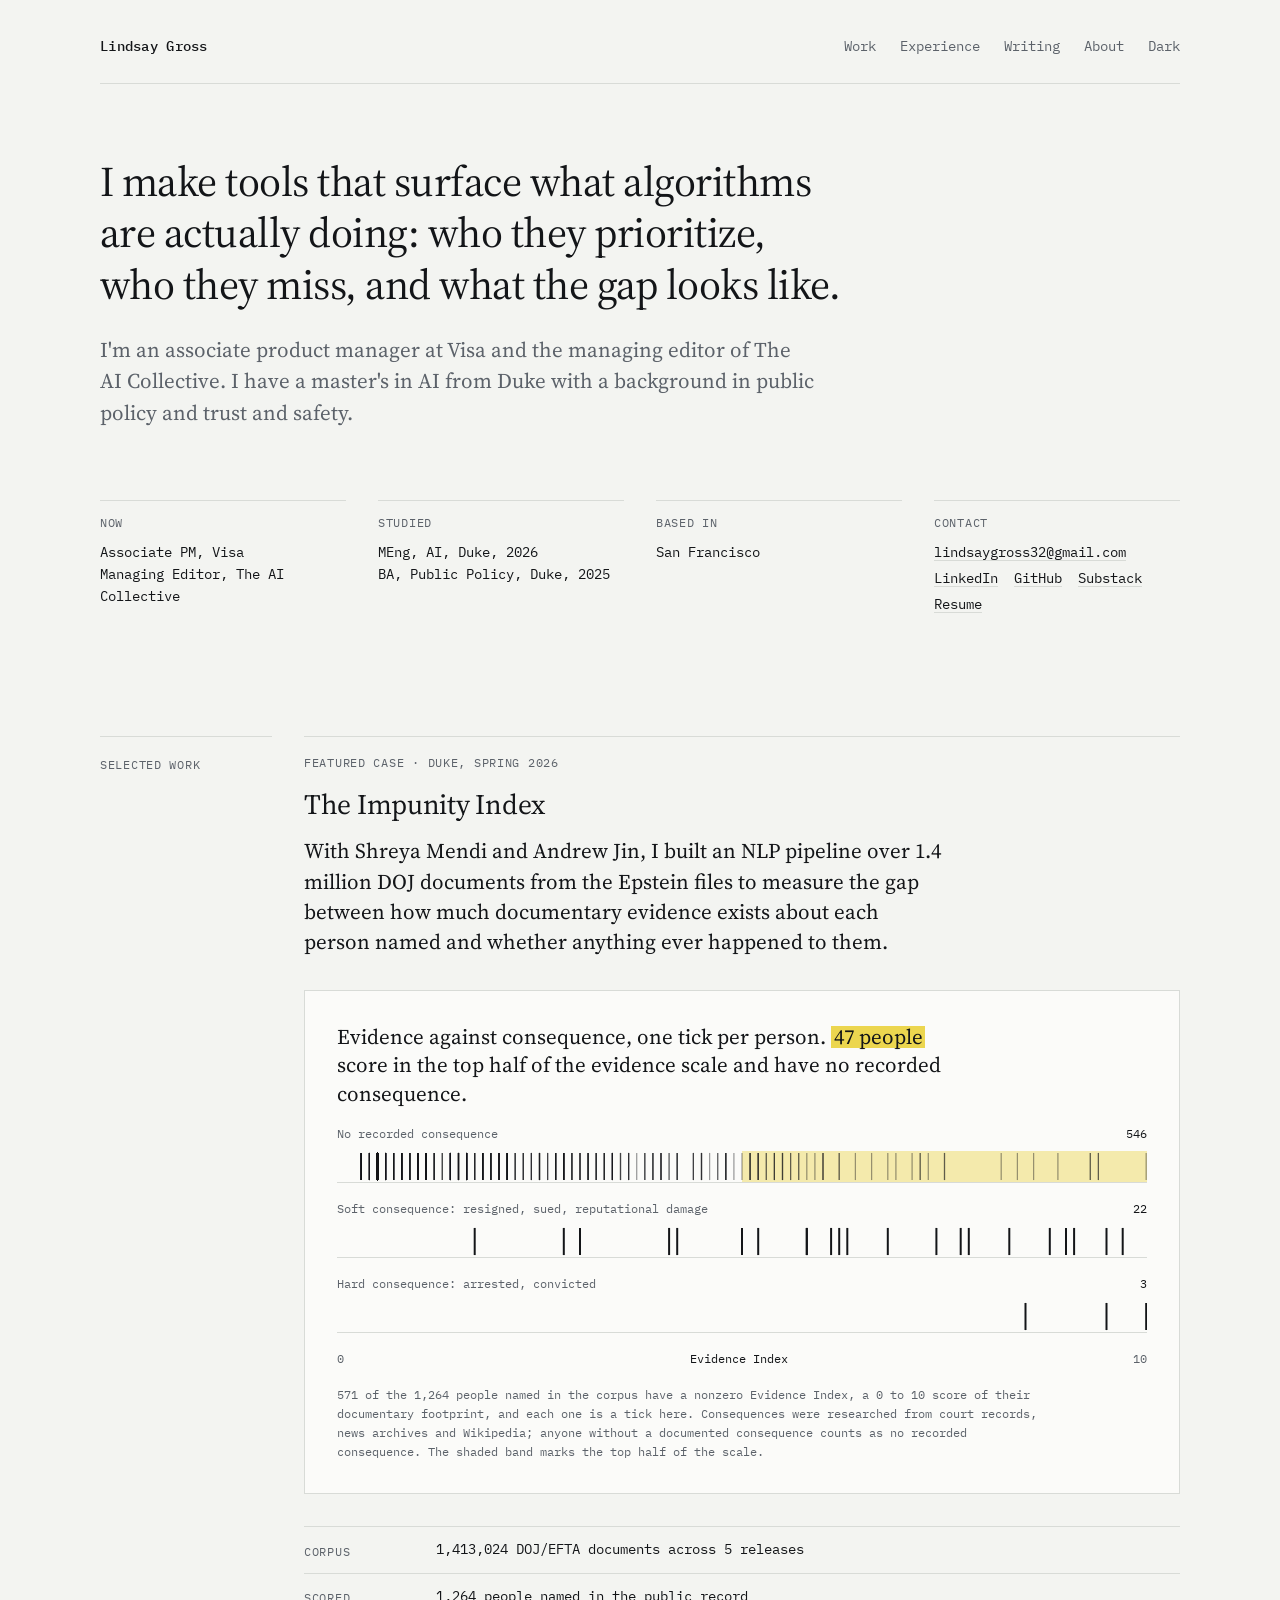
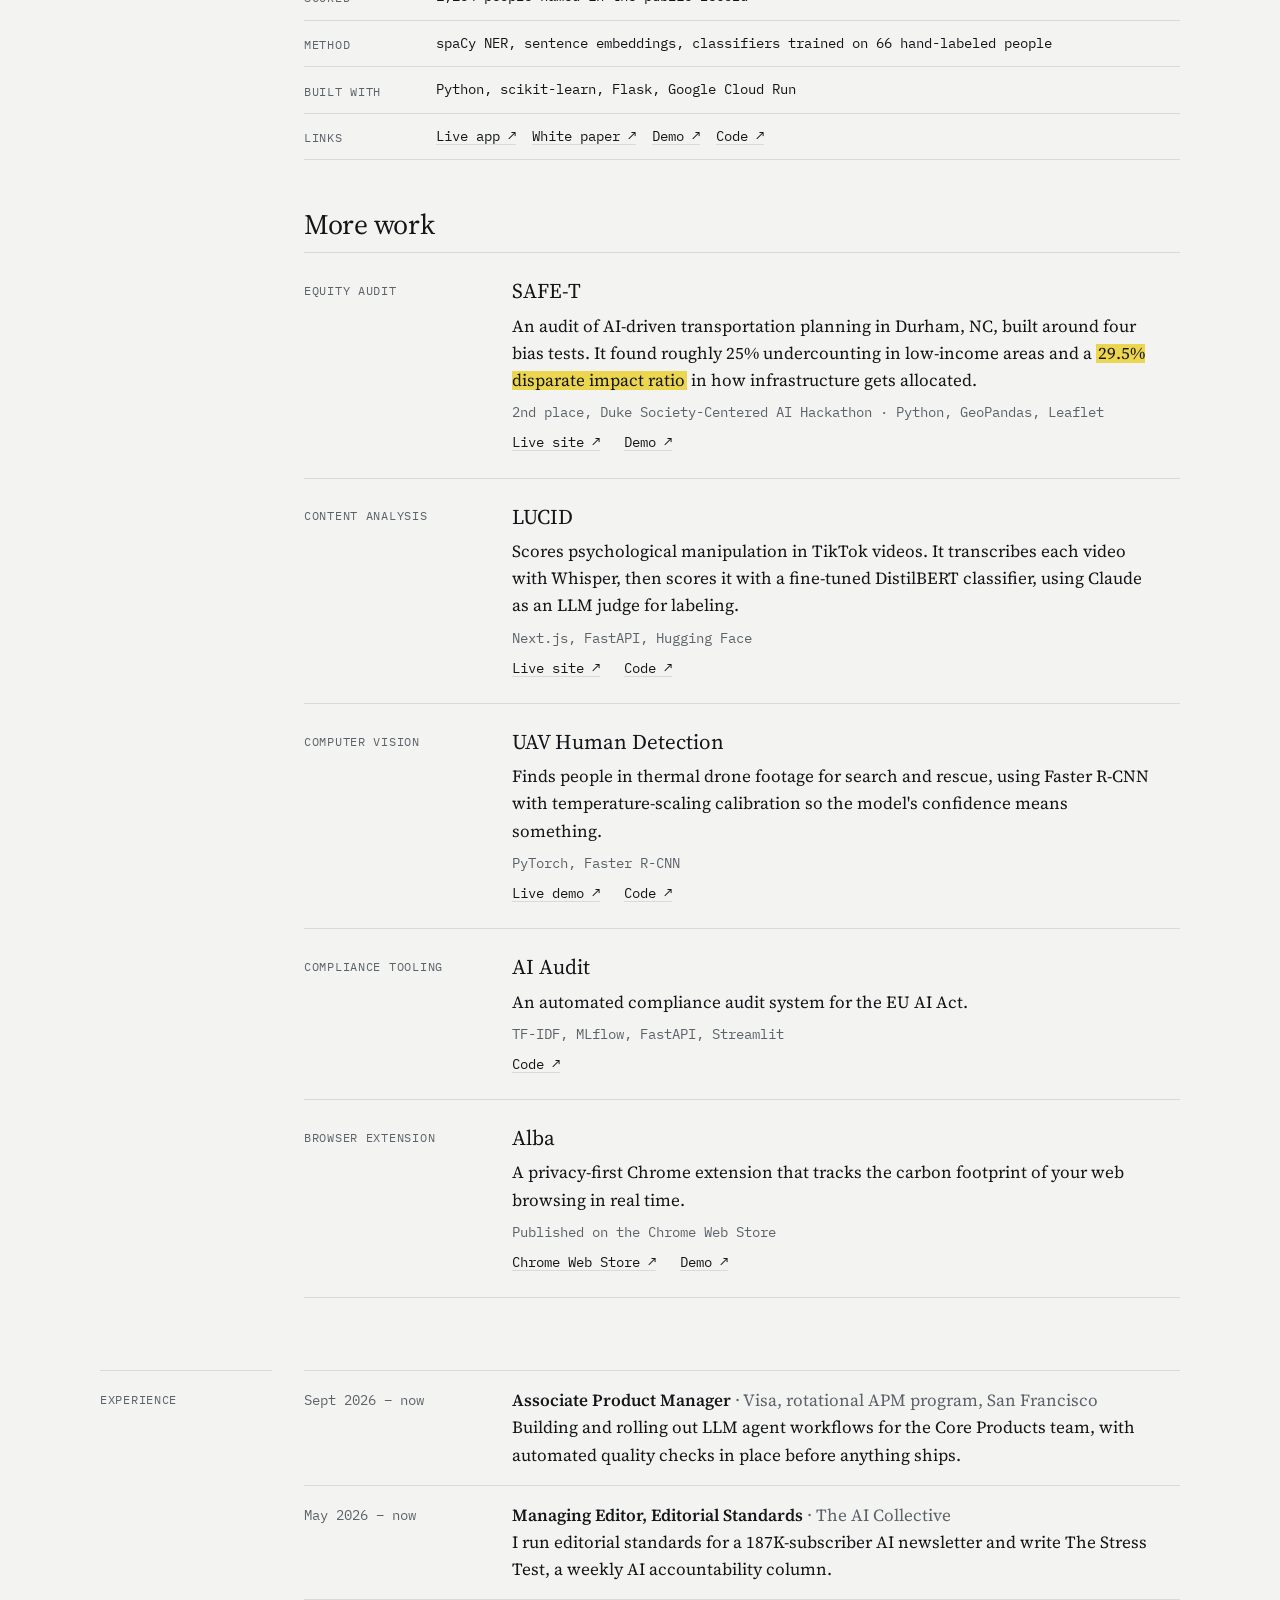
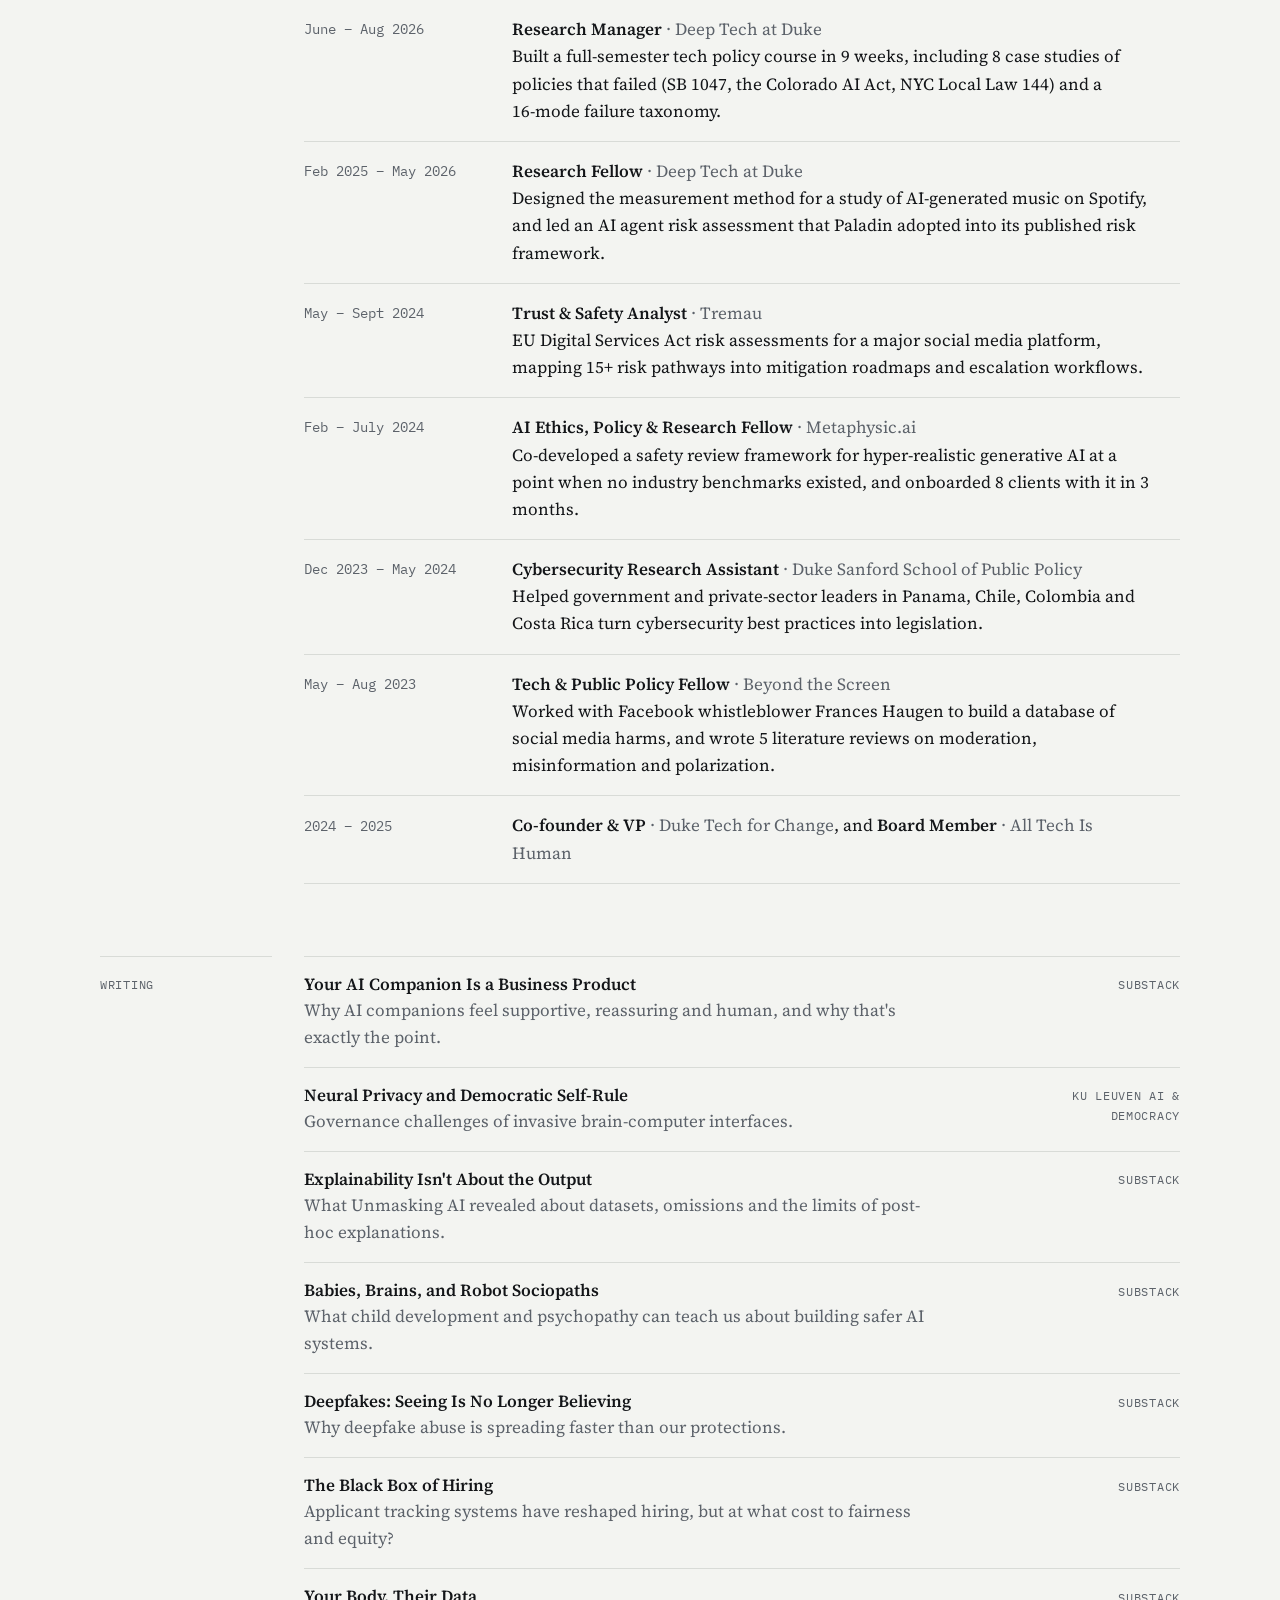
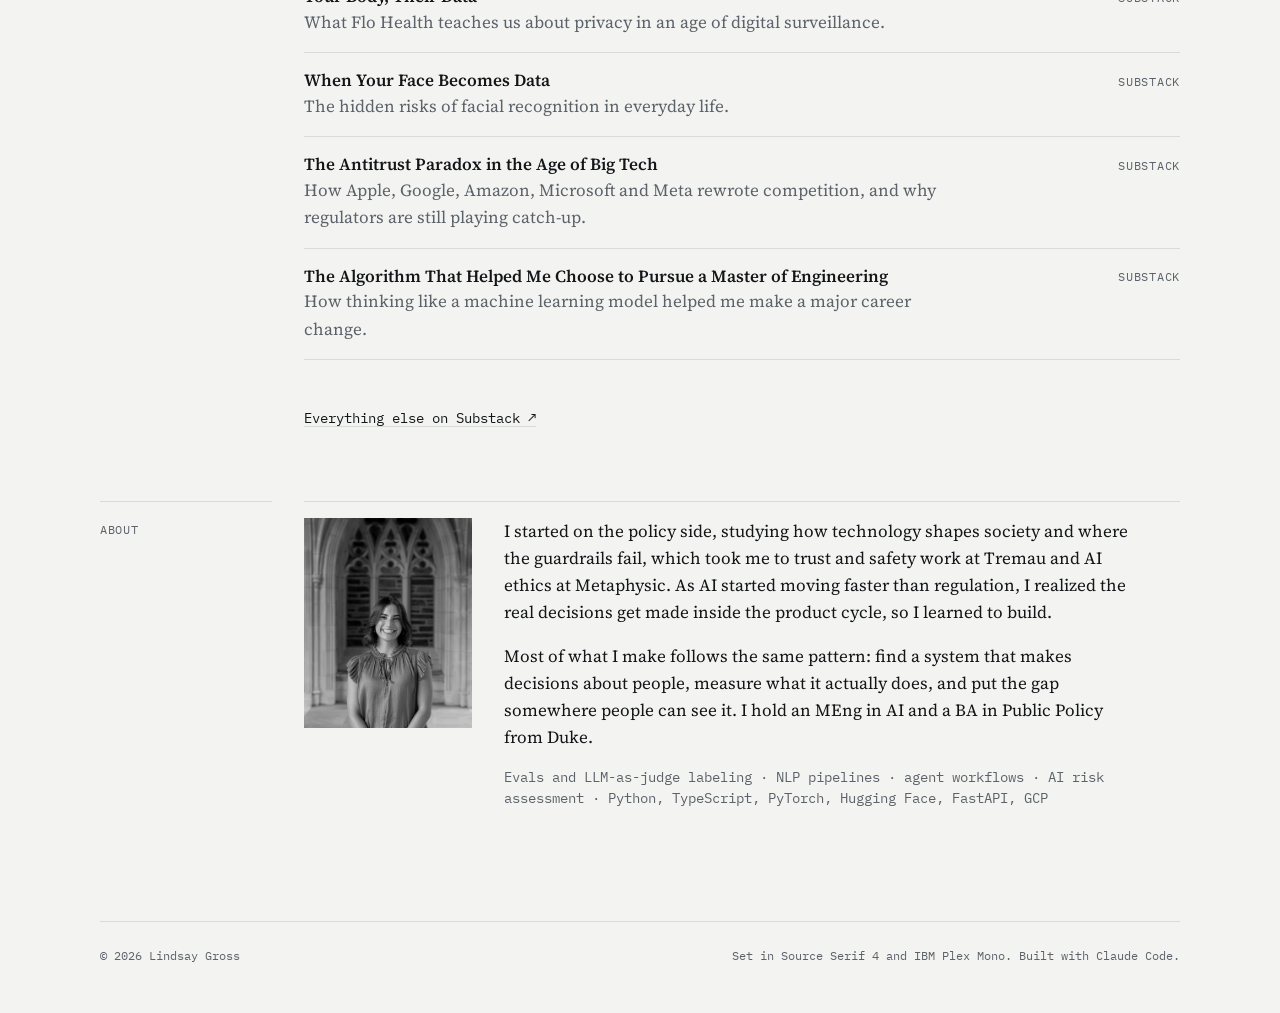
==== index.html @ 8f8bde9c "Intro bio: "with a background" Co-Authored-By: Claude Opus 5.5 <noreply@anthropic.com> Claude-Sessio" ====
<!DOCTYPE html>
<html lang="en">
  <head>
    <meta charset="UTF-8" />
    <meta name="viewport" content="width=device-width, initial-scale=1.0, viewport-fit=cover" />
    <title>Lindsay Gross</title>
    <meta name="description" content="Lindsay Gross makes tools that surface what algorithms are actually doing. Associate product manager at Visa, managing editor of The AI Collective, Duke MEng in AI." />
    <meta property="og:title" content="Lindsay Gross" />
    <meta property="og:description" content="Tools that surface what algorithms are actually doing: who they prioritize, who they miss, and what the gap looks like." />
    <meta property="og:url" content="https://lindsaygross.org/" />
    <link rel="icon" type="image/png" href="assets/lg-logo-dark-circle.png?v=2" />
    <script>
      // Apply a saved theme choice before first paint to avoid a flash.
      try { var t = localStorage.getItem('theme'); if (t) document.documentElement.dataset.theme = t; } catch (e) {}
    </script>
    <link rel="preconnect" href="https://fonts.googleapis.com" />
    <link rel="preconnect" href="https://fonts.gstatic.com" crossorigin />
    <link href="https://fonts.googleapis.com/css2?family=IBM+Plex+Mono:wght@400;500&family=Source+Serif+4:ital,opsz,wght@0,8..60,400;0,8..60,600;1,8..60,400&display=swap" rel="stylesheet" />
    <link rel="stylesheet" href="styles.css" />
  </head>
  <body>
    <a class="skip-link" href="#main">Skip to content</a>

    <div class="page">
      <header class="masthead">
        <a class="name" href="#top">Lindsay Gross</a>
        <nav aria-label="Primary">
          <ul>
            <li><a href="#work">Work</a></li>
            <li><a href="#experience">Experience</a></li>
            <li><a href="#writing">Writing</a></li>
            <li><a href="#about">About</a></li>
            <li><button class="theme-toggle" type="button" aria-label="Switch color theme">Dark</button></li>
          </ul>
        </nav>
      </header>

      <main id="main">
        <section id="top" class="intro" aria-label="Introduction">
          <h1 class="thesis">I make tools that surface what algorithms are actually doing: who they prioritize, who they miss, and what the gap looks like.</h1>
          <p class="intro-sub">I'm an associate product manager at Visa and the managing editor of The AI Collective. I have a master's in AI from Duke with a background in public policy and trust and safety.</p>
          <dl class="facts">
            <div><dt>Now</dt><dd>Associate PM, Visa<br />Managing Editor, The AI Collective</dd></div>
            <div><dt>Studied</dt><dd>MEng, AI, Duke, 2026<br />BA, Public Policy, Duke, 2025</dd></div>
            <div><dt>Based in</dt><dd>San Francisco</dd></div>
            <div><dt>Contact</dt><dd><a href="mailto:lindsaygross32@gmail.com">lindsaygross32@gmail.com</a>
              <span class="link-row"><a href="https://www.linkedin.com/in/lindsay-gross1/" target="_blank" rel="noopener noreferrer">LinkedIn</a><a href="https://github.com/lindsaygross" target="_blank" rel="noopener noreferrer">GitHub</a><a href="https://substack.com/@lindsaygross1" target="_blank" rel="noopener noreferrer">Substack</a><a href="assets/Lindsay_Gross_Resume.pdf" target="_blank" rel="noopener noreferrer">Resume</a></span></dd></div>
          </dl>
        </section>

        <section id="work" class="section" aria-labelledby="work-label">
          <p class="label" id="work-label">Selected work</p>
          <div class="section-body">

            <article class="case">
              <div class="case-head">
                <p class="label">Featured case · Duke, spring 2026</p>
                <h2>The Impunity Index</h2>
                <p class="dek">With Shreya Mendi and Andrew Jin, I built an NLP pipeline over 1.4 million DOJ documents from the Epstein files to measure the gap between how much documentary evidence exists about each person named and whether anything ever happened to them.</p>
              </div>

              <figure class="figure">
                <p class="figure-title">Evidence against consequence, one tick per person. <mark>47 people</mark> score in the top half of the evidence scale and have no recorded consequence.</p>
                <div class="strips">
<!-- generated by make_chart.py: 571 people plotted, 546 with no recorded consequence, 47 of those at evidence >= 5 -->
<div class="strip"><p class="strip-label"><span>No recorded consequence</span><span class="n">546</span></p><svg viewBox="0 0 1000 32" preserveAspectRatio="none" aria-hidden="true" focusable="false"><rect class="band" x="500" y="0" width="500" height="32"/><g class="tick-none"><line x1="30.0" x2="30.0" y1="2" y2="30"/><line x1="30.0" x2="30.0" y1="2" y2="30"/><line x1="30.0" x2="30.0" y1="2" y2="30"/><line x1="30.0" x2="30.0" y1="2" y2="30"/><line x1="30.0" x2="30.0" y1="2" y2="30"/><line x1="30.0" x2="30.0" y1="2" y2="30"/><line x1="30.0" x2="30.0" y1="2" y2="30"/><line x1="30.0" x2="30.0" y1="2" y2="30"/><line x1="30.0" x2="30.0" y1="2" y2="30"/><line x1="30.0" x2="30.0" y1="2" y2="30"/><line x1="30.0" x2="30.0" y1="2" y2="30"/><line x1="30.0" x2="30.0" y1="2" y2="30"/><line x1="30.0" x2="30.0" y1="2" y2="30"/><line x1="30.0" x2="30.0" y1="2" y2="30"/><line x1="30.0" x2="30.0" y1="2" y2="30"/><line x1="30.0" x2="30.0" y1="2" y2="30"/><line x1="30.0" x2="30.0" y1="2" y2="30"/><line x1="40.0" x2="40.0" y1="2" y2="30"/><line x1="40.0" x2="40.0" y1="2" y2="30"/><line x1="40.0" x2="40.0" y1="2" y2="30"/><line x1="40.0" x2="40.0" y1="2" y2="30"/><line x1="40.0" x2="40.0" y1="2" y2="30"/><line x1="40.0" x2="40.0" y1="2" y2="30"/><line x1="40.0" x2="40.0" y1="2" y2="30"/><line x1="40.0" x2="40.0" y1="2" y2="30"/><line x1="40.0" x2="40.0" y1="2" y2="30"/><line x1="50.0" x2="50.0" y1="2" y2="30"/><line x1="50.0" x2="50.0" y1="2" y2="30"/><line x1="50.0" x2="50.0" y1="2" y2="30"/><line x1="50.0" x2="50.0" y1="2" y2="30"/><line x1="50.0" x2="50.0" y1="2" y2="30"/><line x1="50.0" x2="50.0" y1="2" y2="30"/><line x1="50.0" x2="50.0" y1="2" y2="30"/><line x1="50.0" x2="50.0" y1="2" y2="30"/><line x1="50.0" x2="50.0" y1="2" y2="30"/><line x1="50.0" x2="50.0" y1="2" y2="30"/><line x1="50.0" x2="50.0" y1="2" y2="30"/><line x1="50.0" x2="50.0" y1="2" y2="30"/><line x1="50.0" x2="50.0" y1="2" y2="30"/><line x1="50.0" x2="50.0" y1="2" y2="30"/><line x1="50.0" x2="50.0" y1="2" y2="30"/><line x1="50.0" x2="50.0" y1="2" y2="30"/><line x1="50.0" x2="50.0" y1="2" y2="30"/><line x1="50.0" x2="50.0" y1="2" y2="30"/><line x1="50.0" x2="50.0" y1="2" y2="30"/><line x1="50.0" x2="50.0" y1="2" y2="30"/><line x1="50.0" x2="50.0" y1="2" y2="30"/><line x1="50.0" x2="50.0" y1="2" y2="30"/><line x1="50.0" x2="50.0" y1="2" y2="30"/><line x1="50.0" x2="50.0" y1="2" y2="30"/><line x1="50.0" x2="50.0" y1="2" y2="30"/><line x1="50.0" x2="50.0" y1="2" y2="30"/><line x1="50.0" x2="50.0" y1="2" y2="30"/><line x1="50.0" x2="50.0" y1="2" y2="30"/><line x1="50.0" x2="50.0" y1="2" y2="30"/><line x1="50.0" x2="50.0" y1="2" y2="30"/><line x1="50.0" x2="50.0" y1="2" y2="30"/><line x1="50.0" x2="50.0" y1="2" y2="30"/><line x1="50.0" x2="50.0" y1="2" y2="30"/><line x1="50.0" x2="50.0" y1="2" y2="30"/><line x1="50.0" x2="50.0" y1="2" y2="30"/><line x1="50.0" x2="50.0" y1="2" y2="30"/><line x1="50.0" x2="50.0" y1="2" y2="30"/><line x1="50.0" x2="50.0" y1="2" y2="30"/><line x1="50.0" x2="50.0" y1="2" y2="30"/><line x1="50.0" x2="50.0" y1="2" y2="30"/><line x1="50.0" x2="50.0" y1="2" y2="30"/><line x1="50.0" x2="50.0" y1="2" y2="30"/><line x1="50.0" x2="50.0" y1="2" y2="30"/><line x1="50.0" x2="50.0" y1="2" y2="30"/><line x1="50.0" x2="50.0" y1="2" y2="30"/><line x1="50.0" x2="50.0" y1="2" y2="30"/><line x1="50.0" x2="50.0" y1="2" y2="30"/><line x1="50.0" x2="50.0" y1="2" y2="30"/><line x1="50.0" x2="50.0" y1="2" y2="30"/><line x1="50.0" x2="50.0" y1="2" y2="30"/><line x1="50.0" x2="50.0" y1="2" y2="30"/><line x1="50.0" x2="50.0" y1="2" y2="30"/><line x1="50.0" x2="50.0" y1="2" y2="30"/><line x1="50.0" x2="50.0" y1="2" y2="30"/><line x1="50.0" x2="50.0" y1="2" y2="30"/><line x1="50.0" x2="50.0" y1="2" y2="30"/><line x1="50.0" x2="50.0" y1="2" y2="30"/><line x1="50.0" x2="50.0" y1="2" y2="30"/><line x1="50.0" x2="50.0" y1="2" y2="30"/><line x1="50.0" x2="50.0" y1="2" y2="30"/><line x1="50.0" x2="50.0" y1="2" y2="30"/><line x1="50.0" x2="50.0" y1="2" y2="30"/><line x1="50.0" x2="50.0" y1="2" y2="30"/><line x1="50.0" x2="50.0" y1="2" y2="30"/><line x1="50.0" x2="50.0" y1="2" y2="30"/><line x1="50.0" x2="50.0" y1="2" y2="30"/><line x1="50.0" x2="50.0" y1="2" y2="30"/><line x1="50.0" x2="50.0" y1="2" y2="30"/><line x1="50.0" x2="50.0" y1="2" y2="30"/><line x1="50.0" x2="50.0" y1="2" y2="30"/><line x1="50.0" x2="50.0" y1="2" y2="30"/><line x1="50.0" x2="50.0" y1="2" y2="30"/><line x1="50.0" x2="50.0" y1="2" y2="30"/><line x1="50.0" x2="50.0" y1="2" y2="30"/><line x1="50.0" x2="50.0" y1="2" y2="30"/><line x1="50.0" x2="50.0" y1="2" y2="30"/><line x1="50.0" x2="50.0" y1="2" y2="30"/><line x1="50.0" x2="50.0" y1="2" y2="30"/><line x1="50.0" x2="50.0" y1="2" y2="30"/><line x1="50.0" x2="50.0" y1="2" y2="30"/><line x1="50.0" x2="50.0" y1="2" y2="30"/><line x1="50.0" x2="50.0" y1="2" y2="30"/><line x1="50.0" x2="50.0" y1="2" y2="30"/><line x1="50.0" x2="50.0" y1="2" y2="30"/><line x1="50.0" x2="50.0" y1="2" y2="30"/><line x1="50.0" x2="50.0" y1="2" y2="30"/><line x1="50.0" x2="50.0" y1="2" y2="30"/><line x1="50.0" x2="50.0" y1="2" y2="30"/><line x1="50.0" x2="50.0" y1="2" y2="30"/><line x1="50.0" x2="50.0" y1="2" y2="30"/><line x1="50.0" x2="50.0" y1="2" y2="30"/><line x1="50.0" x2="50.0" y1="2" y2="30"/><line x1="50.0" x2="50.0" y1="2" y2="30"/><line x1="50.0" x2="50.0" y1="2" y2="30"/><line x1="50.0" x2="50.0" y1="2" y2="30"/><line x1="50.0" x2="50.0" y1="2" y2="30"/><line x1="50.0" x2="50.0" y1="2" y2="30"/><line x1="50.0" x2="50.0" y1="2" y2="30"/><line x1="50.0" x2="50.0" y1="2" y2="30"/><line x1="50.0" x2="50.0" y1="2" y2="30"/><line x1="50.0" x2="50.0" y1="2" y2="30"/><line x1="50.0" x2="50.0" y1="2" y2="30"/><line x1="50.0" x2="50.0" y1="2" y2="30"/><line x1="50.0" x2="50.0" y1="2" y2="30"/><line x1="50.0" x2="50.0" y1="2" y2="30"/><line x1="50.0" x2="50.0" y1="2" y2="30"/><line x1="50.0" x2="50.0" y1="2" y2="30"/><line x1="50.0" x2="50.0" y1="2" y2="30"/><line x1="50.0" x2="50.0" y1="2" y2="30"/><line x1="50.0" x2="50.0" y1="2" y2="30"/><line x1="50.0" x2="50.0" y1="2" y2="30"/><line x1="50.0" x2="50.0" y1="2" y2="30"/><line x1="50.0" x2="50.0" y1="2" y2="30"/><line x1="50.0" x2="50.0" y1="2" y2="30"/><line x1="50.0" x2="50.0" y1="2" y2="30"/><line x1="50.0" x2="50.0" y1="2" y2="30"/><line x1="50.0" x2="50.0" y1="2" y2="30"/><line x1="50.0" x2="50.0" y1="2" y2="30"/><line x1="50.0" x2="50.0" y1="2" y2="30"/><line x1="50.0" x2="50.0" y1="2" y2="30"/><line x1="50.0" x2="50.0" y1="2" y2="30"/><line x1="50.0" x2="50.0" y1="2" y2="30"/><line x1="50.0" x2="50.0" y1="2" y2="30"/><line x1="50.0" x2="50.0" y1="2" y2="30"/><line x1="50.0" x2="50.0" y1="2" y2="30"/><line x1="50.0" x2="50.0" y1="2" y2="30"/><line x1="50.0" x2="50.0" y1="2" y2="30"/><line x1="50.0" x2="50.0" y1="2" y2="30"/><line x1="50.0" x2="50.0" y1="2" y2="30"/><line x1="50.0" x2="50.0" y1="2" y2="30"/><line x1="50.0" x2="50.0" y1="2" y2="30"/><line x1="50.0" x2="50.0" y1="2" y2="30"/><line x1="50.0" x2="50.0" y1="2" y2="30"/><line x1="50.0" x2="50.0" y1="2" y2="30"/><line x1="50.0" x2="50.0" y1="2" y2="30"/><line x1="50.0" x2="50.0" y1="2" y2="30"/><line x1="50.0" x2="50.0" y1="2" y2="30"/><line x1="50.0" x2="50.0" y1="2" y2="30"/><line x1="50.0" x2="50.0" y1="2" y2="30"/><line x1="50.0" x2="50.0" y1="2" y2="30"/><line x1="50.0" x2="50.0" y1="2" y2="30"/><line x1="50.0" x2="50.0" y1="2" y2="30"/><line x1="50.0" x2="50.0" y1="2" y2="30"/><line x1="50.0" x2="50.0" y1="2" y2="30"/><line x1="50.0" x2="50.0" y1="2" y2="30"/><line x1="50.0" x2="50.0" y1="2" y2="30"/><line x1="50.0" x2="50.0" y1="2" y2="30"/><line x1="50.0" x2="50.0" y1="2" y2="30"/><line x1="50.0" x2="50.0" y1="2" y2="30"/><line x1="50.0" x2="50.0" y1="2" y2="30"/><line x1="50.0" x2="50.0" y1="2" y2="30"/><line x1="50.0" x2="50.0" y1="2" y2="30"/><line x1="50.0" x2="50.0" y1="2" y2="30"/><line x1="50.0" x2="50.0" y1="2" y2="30"/><line x1="50.0" x2="50.0" y1="2" y2="30"/><line x1="50.0" x2="50.0" y1="2" y2="30"/><line x1="50.0" x2="50.0" y1="2" y2="30"/><line x1="50.0" x2="50.0" y1="2" y2="30"/><line x1="50.0" x2="50.0" y1="2" y2="30"/><line x1="50.0" x2="50.0" y1="2" y2="30"/><line x1="50.0" x2="50.0" y1="2" y2="30"/><line x1="50.0" x2="50.0" y1="2" y2="30"/><line x1="50.0" x2="50.0" y1="2" y2="30"/><line x1="50.0" x2="50.0" y1="2" y2="30"/><line x1="50.0" x2="50.0" y1="2" y2="30"/><line x1="50.0" x2="50.0" y1="2" y2="30"/><line x1="50.0" x2="50.0" y1="2" y2="30"/><line x1="50.0" x2="50.0" y1="2" y2="30"/><line x1="50.0" x2="50.0" y1="2" y2="30"/><line x1="50.0" x2="50.0" y1="2" y2="30"/><line x1="60.0" x2="60.0" y1="2" y2="30"/><line x1="60.0" x2="60.0" y1="2" y2="30"/><line x1="60.0" x2="60.0" y1="2" y2="30"/><line x1="60.0" x2="60.0" y1="2" y2="30"/><line x1="60.0" x2="60.0" y1="2" y2="30"/><line x1="60.0" x2="60.0" y1="2" y2="30"/><line x1="60.0" x2="60.0" y1="2" y2="30"/><line x1="60.0" x2="60.0" y1="2" y2="30"/><line x1="60.0" x2="60.0" y1="2" y2="30"/><line x1="60.0" x2="60.0" y1="2" y2="30"/><line x1="60.0" x2="60.0" y1="2" y2="30"/><line x1="60.0" x2="60.0" y1="2" y2="30"/><line x1="60.0" x2="60.0" y1="2" y2="30"/><line x1="70.0" x2="70.0" y1="2" y2="30"/><line x1="70.0" x2="70.0" y1="2" y2="30"/><line x1="70.0" x2="70.0" y1="2" y2="30"/><line x1="70.0" x2="70.0" y1="2" y2="30"/><line x1="70.0" x2="70.0" y1="2" y2="30"/><line x1="70.0" x2="70.0" y1="2" y2="30"/><line x1="70.0" x2="70.0" y1="2" y2="30"/><line x1="70.0" x2="70.0" y1="2" y2="30"/><line x1="80.0" x2="80.0" y1="2" y2="30"/><line x1="80.0" x2="80.0" y1="2" y2="30"/><line x1="80.0" x2="80.0" y1="2" y2="30"/><line x1="80.0" x2="80.0" y1="2" y2="30"/><line x1="80.0" x2="80.0" y1="2" y2="30"/><line x1="80.0" x2="80.0" y1="2" y2="30"/><line x1="80.0" x2="80.0" y1="2" y2="30"/><line x1="80.0" x2="80.0" y1="2" y2="30"/><line x1="80.0" x2="80.0" y1="2" y2="30"/><line x1="80.0" x2="80.0" y1="2" y2="30"/><line x1="80.0" x2="80.0" y1="2" y2="30"/><line x1="80.0" x2="80.0" y1="2" y2="30"/><line x1="80.0" x2="80.0" y1="2" y2="30"/><line x1="90.0" x2="90.0" y1="2" y2="30"/><line x1="90.0" x2="90.0" y1="2" y2="30"/><line x1="90.0" x2="90.0" y1="2" y2="30"/><line x1="90.0" x2="90.0" y1="2" y2="30"/><line x1="90.0" x2="90.0" y1="2" y2="30"/><line x1="90.0" x2="90.0" y1="2" y2="30"/><line x1="90.0" x2="90.0" y1="2" y2="30"/><line x1="90.0" x2="90.0" y1="2" y2="30"/><line x1="100.0" x2="100.0" y1="2" y2="30"/><line x1="100.0" x2="100.0" y1="2" y2="30"/><line x1="100.0" x2="100.0" y1="2" y2="30"/><line x1="100.0" x2="100.0" y1="2" y2="30"/><line x1="100.0" x2="100.0" y1="2" y2="30"/><line x1="100.0" x2="100.0" y1="2" y2="30"/><line x1="100.0" x2="100.0" y1="2" y2="30"/><line x1="100.0" x2="100.0" y1="2" y2="30"/><line x1="100.0" x2="100.0" y1="2" y2="30"/><line x1="100.0" x2="100.0" y1="2" y2="30"/><line x1="100.0" x2="100.0" y1="2" y2="30"/><line x1="100.0" x2="100.0" y1="2" y2="30"/><line x1="100.0" x2="100.0" y1="2" y2="30"/><line x1="110.0" x2="110.0" y1="2" y2="30"/><line x1="110.0" x2="110.0" y1="2" y2="30"/><line x1="110.0" x2="110.0" y1="2" y2="30"/><line x1="110.0" x2="110.0" y1="2" y2="30"/><line x1="110.0" x2="110.0" y1="2" y2="30"/><line x1="110.0" x2="110.0" y1="2" y2="30"/><line x1="110.0" x2="110.0" y1="2" y2="30"/><line x1="110.0" x2="110.0" y1="2" y2="30"/><line x1="110.0" x2="110.0" y1="2" y2="30"/><line x1="110.0" x2="110.0" y1="2" y2="30"/><line x1="110.0" x2="110.0" y1="2" y2="30"/><line x1="110.0" x2="110.0" y1="2" y2="30"/><line x1="110.0" x2="110.0" y1="2" y2="30"/><line x1="110.0" x2="110.0" y1="2" y2="30"/><line x1="110.0" x2="110.0" y1="2" y2="30"/><line x1="110.0" x2="110.0" y1="2" y2="30"/><line x1="110.0" x2="110.0" y1="2" y2="30"/><line x1="110.0" x2="110.0" y1="2" y2="30"/><line x1="110.0" x2="110.0" y1="2" y2="30"/><line x1="110.0" x2="110.0" y1="2" y2="30"/><line x1="110.0" x2="110.0" y1="2" y2="30"/><line x1="110.0" x2="110.0" y1="2" y2="30"/><line x1="110.0" x2="110.0" y1="2" y2="30"/><line x1="110.0" x2="110.0" y1="2" y2="30"/><line x1="110.0" x2="110.0" y1="2" y2="30"/><line x1="110.0" x2="110.0" y1="2" y2="30"/><line x1="110.0" x2="110.0" y1="2" y2="30"/><line x1="110.0" x2="110.0" y1="2" y2="30"/><line x1="110.0" x2="110.0" y1="2" y2="30"/><line x1="110.0" x2="110.0" y1="2" y2="30"/><line x1="110.0" x2="110.0" y1="2" y2="30"/><line x1="110.0" x2="110.0" y1="2" y2="30"/><line x1="110.0" x2="110.0" y1="2" y2="30"/><line x1="110.0" x2="110.0" y1="2" y2="30"/><line x1="110.0" x2="110.0" y1="2" y2="30"/><line x1="110.0" x2="110.0" y1="2" y2="30"/><line x1="110.0" x2="110.0" y1="2" y2="30"/><line x1="110.0" x2="110.0" y1="2" y2="30"/><line x1="110.0" x2="110.0" y1="2" y2="30"/><line x1="110.0" x2="110.0" y1="2" y2="30"/><line x1="110.0" x2="110.0" y1="2" y2="30"/><line x1="110.0" x2="110.0" y1="2" y2="30"/><line x1="110.0" x2="110.0" y1="2" y2="30"/><line x1="110.0" x2="110.0" y1="2" y2="30"/><line x1="110.0" x2="110.0" y1="2" y2="30"/><line x1="120.0" x2="120.0" y1="2" y2="30"/><line x1="120.0" x2="120.0" y1="2" y2="30"/><line x1="120.0" x2="120.0" y1="2" y2="30"/><line x1="120.0" x2="120.0" y1="2" y2="30"/><line x1="120.0" x2="120.0" y1="2" y2="30"/><line x1="120.0" x2="120.0" y1="2" y2="30"/><line x1="130.0" x2="130.0" y1="2" y2="30"/><line x1="130.0" x2="130.0" y1="2" y2="30"/><line x1="130.0" x2="130.0" y1="2" y2="30"/><line x1="140.0" x2="140.0" y1="2" y2="30"/><line x1="140.0" x2="140.0" y1="2" y2="30"/><line x1="140.0" x2="140.0" y1="2" y2="30"/><line x1="140.0" x2="140.0" y1="2" y2="30"/><line x1="140.0" x2="140.0" y1="2" y2="30"/><line x1="140.0" x2="140.0" y1="2" y2="30"/><line x1="140.0" x2="140.0" y1="2" y2="30"/><line x1="140.0" x2="140.0" y1="2" y2="30"/><line x1="140.0" x2="140.0" y1="2" y2="30"/><line x1="140.0" x2="140.0" y1="2" y2="30"/><line x1="140.0" x2="140.0" y1="2" y2="30"/><line x1="140.0" x2="140.0" y1="2" y2="30"/><line x1="150.0" x2="150.0" y1="2" y2="30"/><line x1="150.0" x2="150.0" y1="2" y2="30"/><line x1="150.0" x2="150.0" y1="2" y2="30"/><line x1="150.0" x2="150.0" y1="2" y2="30"/><line x1="150.0" x2="150.0" y1="2" y2="30"/><line x1="150.0" x2="150.0" y1="2" y2="30"/><line x1="150.0" x2="150.0" y1="2" y2="30"/><line x1="150.0" x2="150.0" y1="2" y2="30"/><line x1="150.0" x2="150.0" y1="2" y2="30"/><line x1="150.0" x2="150.0" y1="2" y2="30"/><line x1="160.0" x2="160.0" y1="2" y2="30"/><line x1="160.0" x2="160.0" y1="2" y2="30"/><line x1="160.0" x2="160.0" y1="2" y2="30"/><line x1="160.0" x2="160.0" y1="2" y2="30"/><line x1="160.0" x2="160.0" y1="2" y2="30"/><line x1="160.0" x2="160.0" y1="2" y2="30"/><line x1="160.0" x2="160.0" y1="2" y2="30"/><line x1="160.0" x2="160.0" y1="2" y2="30"/><line x1="160.0" x2="160.0" y1="2" y2="30"/><line x1="160.0" x2="160.0" y1="2" y2="30"/><line x1="160.0" x2="160.0" y1="2" y2="30"/><line x1="160.0" x2="160.0" y1="2" y2="30"/><line x1="160.0" x2="160.0" y1="2" y2="30"/><line x1="160.0" x2="160.0" y1="2" y2="30"/><line x1="160.0" x2="160.0" y1="2" y2="30"/><line x1="170.0" x2="170.0" y1="2" y2="30"/><line x1="170.0" x2="170.0" y1="2" y2="30"/><line x1="170.0" x2="170.0" y1="2" y2="30"/><line x1="170.0" x2="170.0" y1="2" y2="30"/><line x1="170.0" x2="170.0" y1="2" y2="30"/><line x1="180.0" x2="180.0" y1="2" y2="30"/><line x1="180.0" x2="180.0" y1="2" y2="30"/><line x1="180.0" x2="180.0" y1="2" y2="30"/><line x1="180.0" x2="180.0" y1="2" y2="30"/><line x1="180.0" x2="180.0" y1="2" y2="30"/><line x1="180.0" x2="180.0" y1="2" y2="30"/><line x1="180.0" x2="180.0" y1="2" y2="30"/><line x1="180.0" x2="180.0" y1="2" y2="30"/><line x1="180.0" x2="180.0" y1="2" y2="30"/><line x1="180.0" x2="180.0" y1="2" y2="30"/><line x1="180.0" x2="180.0" y1="2" y2="30"/><line x1="190.0" x2="190.0" y1="2" y2="30"/><line x1="190.0" x2="190.0" y1="2" y2="30"/><line x1="190.0" x2="190.0" y1="2" y2="30"/><line x1="190.0" x2="190.0" y1="2" y2="30"/><line x1="190.0" x2="190.0" y1="2" y2="30"/><line x1="190.0" x2="190.0" y1="2" y2="30"/><line x1="190.0" x2="190.0" y1="2" y2="30"/><line x1="190.0" x2="190.0" y1="2" y2="30"/><line x1="200.0" x2="200.0" y1="2" y2="30"/><line x1="200.0" x2="200.0" y1="2" y2="30"/><line x1="200.0" x2="200.0" y1="2" y2="30"/><line x1="200.0" x2="200.0" y1="2" y2="30"/><line x1="200.0" x2="200.0" y1="2" y2="30"/><line x1="200.0" x2="200.0" y1="2" y2="30"/><line x1="200.0" x2="200.0" y1="2" y2="30"/><line x1="200.0" x2="200.0" y1="2" y2="30"/><line x1="200.0" x2="200.0" y1="2" y2="30"/><line x1="200.0" x2="200.0" y1="2" y2="30"/><line x1="210.0" x2="210.0" y1="2" y2="30"/><line x1="210.0" x2="210.0" y1="2" y2="30"/><line x1="210.0" x2="210.0" y1="2" y2="30"/><line x1="210.0" x2="210.0" y1="2" y2="30"/><line x1="210.0" x2="210.0" y1="2" y2="30"/><line x1="210.0" x2="210.0" y1="2" y2="30"/><line x1="210.0" x2="210.0" y1="2" y2="30"/><line x1="210.0" x2="210.0" y1="2" y2="30"/><line x1="210.0" x2="210.0" y1="2" y2="30"/><line x1="210.0" x2="210.0" y1="2" y2="30"/><line x1="210.0" x2="210.0" y1="2" y2="30"/><line x1="220.0" x2="220.0" y1="2" y2="30"/><line x1="220.0" x2="220.0" y1="2" y2="30"/><line x1="220.0" x2="220.0" y1="2" y2="30"/><line x1="220.0" x2="220.0" y1="2" y2="30"/><line x1="230.0" x2="230.0" y1="2" y2="30"/><line x1="230.0" x2="230.0" y1="2" y2="30"/><line x1="230.0" x2="230.0" y1="2" y2="30"/><line x1="230.0" x2="230.0" y1="2" y2="30"/><line x1="240.0" x2="240.0" y1="2" y2="30"/><line x1="240.0" x2="240.0" y1="2" y2="30"/><line x1="240.0" x2="240.0" y1="2" y2="30"/><line x1="240.0" x2="240.0" y1="2" y2="30"/><line x1="250.0" x2="250.0" y1="2" y2="30"/><line x1="250.0" x2="250.0" y1="2" y2="30"/><line x1="250.0" x2="250.0" y1="2" y2="30"/><line x1="250.0" x2="250.0" y1="2" y2="30"/><line x1="250.0" x2="250.0" y1="2" y2="30"/><line x1="250.0" x2="250.0" y1="2" y2="30"/><line x1="260.0" x2="260.0" y1="2" y2="30"/><line x1="260.0" x2="260.0" y1="2" y2="30"/><line x1="260.0" x2="260.0" y1="2" y2="30"/><line x1="270.0" x2="270.0" y1="2" y2="30"/><line x1="270.0" x2="270.0" y1="2" y2="30"/><line x1="270.0" x2="270.0" y1="2" y2="30"/><line x1="270.0" x2="270.0" y1="2" y2="30"/><line x1="270.0" x2="270.0" y1="2" y2="30"/><line x1="270.0" x2="270.0" y1="2" y2="30"/><line x1="270.0" x2="270.0" y1="2" y2="30"/><line x1="280.0" x2="280.0" y1="2" y2="30"/><line x1="280.0" x2="280.0" y1="2" y2="30"/><line x1="280.0" x2="280.0" y1="2" y2="30"/><line x1="280.0" x2="280.0" y1="2" y2="30"/><line x1="280.0" x2="280.0" y1="2" y2="30"/><line x1="280.0" x2="280.0" y1="2" y2="30"/><line x1="280.0" x2="280.0" y1="2" y2="30"/><line x1="280.0" x2="280.0" y1="2" y2="30"/><line x1="280.0" x2="280.0" y1="2" y2="30"/><line x1="290.0" x2="290.0" y1="2" y2="30"/><line x1="290.0" x2="290.0" y1="2" y2="30"/><line x1="290.0" x2="290.0" y1="2" y2="30"/><line x1="290.0" x2="290.0" y1="2" y2="30"/><line x1="290.0" x2="290.0" y1="2" y2="30"/><line x1="300.0" x2="300.0" y1="2" y2="30"/><line x1="300.0" x2="300.0" y1="2" y2="30"/><line x1="300.0" x2="300.0" y1="2" y2="30"/><line x1="300.0" x2="300.0" y1="2" y2="30"/><line x1="300.0" x2="300.0" y1="2" y2="30"/><line x1="310.0" x2="310.0" y1="2" y2="30"/><line x1="310.0" x2="310.0" y1="2" y2="30"/><line x1="310.0" x2="310.0" y1="2" y2="30"/><line x1="310.0" x2="310.0" y1="2" y2="30"/><line x1="310.0" x2="310.0" y1="2" y2="30"/><line x1="310.0" x2="310.0" y1="2" y2="30"/><line x1="320.0" x2="320.0" y1="2" y2="30"/><line x1="320.0" x2="320.0" y1="2" y2="30"/><line x1="320.0" x2="320.0" y1="2" y2="30"/><line x1="320.0" x2="320.0" y1="2" y2="30"/><line x1="320.0" x2="320.0" y1="2" y2="30"/><line x1="330.0" x2="330.0" y1="2" y2="30"/><line x1="330.0" x2="330.0" y1="2" y2="30"/><line x1="330.0" x2="330.0" y1="2" y2="30"/><line x1="330.0" x2="330.0" y1="2" y2="30"/><line x1="330.0" x2="330.0" y1="2" y2="30"/><line x1="340.0" x2="340.0" y1="2" y2="30"/><line x1="340.0" x2="340.0" y1="2" y2="30"/><line x1="340.0" x2="340.0" y1="2" y2="30"/><line x1="340.0" x2="340.0" y1="2" y2="30"/><line x1="340.0" x2="340.0" y1="2" y2="30"/><line x1="340.0" x2="340.0" y1="2" y2="30"/><line x1="340.0" x2="340.0" y1="2" y2="30"/><line x1="350.0" x2="350.0" y1="2" y2="30"/><line x1="350.0" x2="350.0" y1="2" y2="30"/><line x1="350.0" x2="350.0" y1="2" y2="30"/><line x1="360.0" x2="360.0" y1="2" y2="30"/><line x1="360.0" x2="360.0" y1="2" y2="30"/><line x1="360.0" x2="360.0" y1="2" y2="30"/><line x1="360.0" x2="360.0" y1="2" y2="30"/><line x1="370.0" x2="370.0" y1="2" y2="30"/><line x1="380.0" x2="380.0" y1="2" y2="30"/><line x1="380.0" x2="380.0" y1="2" y2="30"/><line x1="380.0" x2="380.0" y1="2" y2="30"/><line x1="390.0" x2="390.0" y1="2" y2="30"/><line x1="390.0" x2="390.0" y1="2" y2="30"/><line x1="390.0" x2="390.0" y1="2" y2="30"/><line x1="390.0" x2="390.0" y1="2" y2="30"/><line x1="400.0" x2="400.0" y1="2" y2="30"/><line x1="400.0" x2="400.0" y1="2" y2="30"/><line x1="400.0" x2="400.0" y1="2" y2="30"/><line x1="400.0" x2="400.0" y1="2" y2="30"/><line x1="400.0" x2="400.0" y1="2" y2="30"/><line x1="410.0" x2="410.0" y1="2" y2="30"/><line x1="410.0" x2="410.0" y1="2" y2="30"/><line x1="420.0" x2="420.0" y1="2" y2="30"/><line x1="420.0" x2="420.0" y1="2" y2="30"/><line x1="420.0" x2="420.0" y1="2" y2="30"/><line x1="420.0" x2="420.0" y1="2" y2="30"/><line x1="440.0" x2="440.0" y1="2" y2="30"/><line x1="440.0" x2="440.0" y1="2" y2="30"/><line x1="440.0" x2="440.0" y1="2" y2="30"/><line x1="450.0" x2="450.0" y1="2" y2="30"/><line x1="450.0" x2="450.0" y1="2" y2="30"/><line x1="450.0" x2="450.0" y1="2" y2="30"/><line x1="450.0" x2="450.0" y1="2" y2="30"/><line x1="460.0" x2="460.0" y1="2" y2="30"/><line x1="470.0" x2="470.0" y1="2" y2="30"/><line x1="470.0" x2="470.0" y1="2" y2="30"/><line x1="480.0" x2="480.0" y1="2" y2="30"/><line x1="480.0" x2="480.0" y1="2" y2="30"/><line x1="480.0" x2="480.0" y1="2" y2="30"/><line x1="480.0" x2="480.0" y1="2" y2="30"/><line x1="480.0" x2="480.0" y1="2" y2="30"/><line x1="490.0" x2="490.0" y1="2" y2="30"/><line x1="500.0" x2="500.0" y1="2" y2="30"/><line x1="510.0" x2="510.0" y1="2" y2="30"/><line x1="510.0" x2="510.0" y1="2" y2="30"/><line x1="510.0" x2="510.0" y1="2" y2="30"/><line x1="510.0" x2="510.0" y1="2" y2="30"/><line x1="520.0" x2="520.0" y1="2" y2="30"/><line x1="520.0" x2="520.0" y1="2" y2="30"/><line x1="520.0" x2="520.0" y1="2" y2="30"/><line x1="520.0" x2="520.0" y1="2" y2="30"/><line x1="530.0" x2="530.0" y1="2" y2="30"/><line x1="530.0" x2="530.0" y1="2" y2="30"/><line x1="540.0" x2="540.0" y1="2" y2="30"/><line x1="540.0" x2="540.0" y1="2" y2="30"/><line x1="540.0" x2="540.0" y1="2" y2="30"/><line x1="550.0" x2="550.0" y1="2" y2="30"/><line x1="550.0" x2="550.0" y1="2" y2="30"/><line x1="550.0" x2="550.0" y1="2" y2="30"/><line x1="560.0" x2="560.0" y1="2" y2="30"/><line x1="560.0" x2="560.0" y1="2" y2="30"/><line x1="570.0" x2="570.0" y1="2" y2="30"/><line x1="570.0" x2="570.0" y1="2" y2="30"/><line x1="580.0" x2="580.0" y1="2" y2="30"/><line x1="590.0" x2="590.0" y1="2" y2="30"/><line x1="600.0" x2="600.0" y1="2" y2="30"/><line x1="600.0" x2="600.0" y1="2" y2="30"/><line x1="600.0" x2="600.0" y1="2" y2="30"/><line x1="620.0" x2="620.0" y1="2" y2="30"/><line x1="620.0" x2="620.0" y1="2" y2="30"/><line x1="640.0" x2="640.0" y1="2" y2="30"/><line x1="660.0" x2="660.0" y1="2" y2="30"/><line x1="680.0" x2="680.0" y1="2" y2="30"/><line x1="690.0" x2="690.0" y1="2" y2="30"/><line x1="710.0" x2="710.0" y1="2" y2="30"/><line x1="720.0" x2="720.0" y1="2" y2="30"/><line x1="720.0" x2="720.0" y1="2" y2="30"/><line x1="730.0" x2="730.0" y1="2" y2="30"/><line x1="750.0" x2="750.0" y1="2" y2="30"/><line x1="750.0" x2="750.0" y1="2" y2="30"/><line x1="820.0" x2="820.0" y1="2" y2="30"/><line x1="840.0" x2="840.0" y1="2" y2="30"/><line x1="860.0" x2="860.0" y1="2" y2="30"/><line x1="890.0" x2="890.0" y1="2" y2="30"/><line x1="930.0" x2="930.0" y1="2" y2="30"/><line x1="930.0" x2="930.0" y1="2" y2="30"/><line x1="940.0" x2="940.0" y1="2" y2="30"/><line x1="940.0" x2="940.0" y1="2" y2="30"/><line x1="999.0" x2="999.0" y1="2" y2="30"/></g></svg></div>
<div class="strip"><p class="strip-label"><span>Soft consequence: resigned, sued, reputational damage</span><span class="n">22</span></p><svg viewBox="0 0 1000 32" preserveAspectRatio="none" aria-hidden="true" focusable="false"><g class="tick-soft"><line x1="170.0" x2="170.0" y1="2" y2="30"/><line x1="280.0" x2="280.0" y1="2" y2="30"/><line x1="300.0" x2="300.0" y1="2" y2="30"/><line x1="410.0" x2="410.0" y1="2" y2="30"/><line x1="420.0" x2="420.0" y1="2" y2="30"/><line x1="500.0" x2="500.0" y1="2" y2="30"/><line x1="520.0" x2="520.0" y1="2" y2="30"/><line x1="580.0" x2="580.0" y1="2" y2="30"/><line x1="580.0" x2="580.0" y1="2" y2="30"/><line x1="610.0" x2="610.0" y1="2" y2="30"/><line x1="620.0" x2="620.0" y1="2" y2="30"/><line x1="630.0" x2="630.0" y1="2" y2="30"/><line x1="680.0" x2="680.0" y1="2" y2="30"/><line x1="740.0" x2="740.0" y1="2" y2="30"/><line x1="770.0" x2="770.0" y1="2" y2="30"/><line x1="780.0" x2="780.0" y1="2" y2="30"/><line x1="830.0" x2="830.0" y1="2" y2="30"/><line x1="880.0" x2="880.0" y1="2" y2="30"/><line x1="900.0" x2="900.0" y1="2" y2="30"/><line x1="910.0" x2="910.0" y1="2" y2="30"/><line x1="950.0" x2="950.0" y1="2" y2="30"/><line x1="970.0" x2="970.0" y1="2" y2="30"/></g></svg></div>
<div class="strip"><p class="strip-label"><span>Hard consequence: arrested, convicted</span><span class="n">3</span></p><svg viewBox="0 0 1000 32" preserveAspectRatio="none" aria-hidden="true" focusable="false"><g class="tick-hard"><line x1="850.0" x2="850.0" y1="2" y2="30"/><line x1="950.0" x2="950.0" y1="2" y2="30"/><line x1="999.0" x2="999.0" y1="2" y2="30"/></g></svg></div>
                </div>
                <div class="axis" aria-hidden="true"><span>0</span><span class="axis-name">Evidence Index</span><span>10</span></div>
                <figcaption>571 of the 1,264 people named in the corpus have a nonzero Evidence Index, a 0 to 10 score of their documentary footprint, and each one is a tick here. Consequences were researched from court records, news archives and Wikipedia; anyone without a documented consequence counts as no recorded consequence. The shaded band marks the top half of the scale.</figcaption>
              </figure>

              <dl class="index">
                <div><dt>Corpus</dt><dd>1,413,024 DOJ/EFTA documents across 5 releases</dd></div>
                <div><dt>Scored</dt><dd>1,264 people named in the public record</dd></div>
                <div><dt>Method</dt><dd>spaCy NER, sentence embeddings, classifiers trained on 66 hand-labeled people</dd></div>
                <div><dt>Built with</dt><dd>Python, scikit-learn, Flask, Google Cloud Run</dd></div>
                <div><dt>Links</dt><dd class="link-row"><a href="https://impunity.lindsaygross.org/" target="_blank" rel="noopener noreferrer">Live app ↗</a><a href="https://docs.google.com/document/d/1wkXUOo-BXnn0kI2f1_4g1x1zsEUOykprVHxX1lAG3O8/edit?usp=sharing" target="_blank" rel="noopener noreferrer">White paper ↗</a><a href="https://youtu.be/9y8Qd8SjJng" target="_blank" rel="noopener noreferrer">Demo ↗</a><a href="https://github.com/lindsaygross/epstein-accountability-index" target="_blank" rel="noopener noreferrer">Code ↗</a></dd></div>
              </dl>
            </article>

            <div>
              <div class="subhead"><h2>More work</h2></div>
              <div class="rows">
                <article class="row">
                  <p class="label kind">Equity audit</p>
                  <div class="row-main">
                    <h3><a href="https://safe-t-ai.github.io/" target="_blank" rel="noopener noreferrer">SAFE-T</a></h3>
                    <p>An audit of AI-driven transportation planning in Durham, NC, built around four bias tests. It found roughly 25% undercounting in low-income areas and a <mark>29.5% disparate impact ratio</mark> in how infrastructure gets allocated.</p>
                    <p class="mono meta">2nd place, Duke Society-Centered AI Hackathon · Python, GeoPandas, Leaflet</p>
                    <div class="links"><a href="https://safe-t-ai.github.io/" target="_blank" rel="noopener noreferrer">Live site ↗</a><a href="https://youtu.be/wRM5TvOI6p8?si=52lH8GRMAS6Q73pL" target="_blank" rel="noopener noreferrer">Demo ↗</a></div>
                  </div>
                </article>

                <article class="row">
                  <p class="label kind">Content analysis</p>
                  <div class="row-main">
                    <h3><a href="https://lucid-seven-pied.vercel.app/" target="_blank" rel="noopener noreferrer">LUCID</a></h3>
                    <p>Scores psychological manipulation in TikTok videos. It transcribes each video with Whisper, then scores it with a fine-tuned DistilBERT classifier, using Claude as an LLM judge for labeling.</p>
                    <p class="mono meta">Next.js, FastAPI, Hugging Face</p>
                    <div class="links"><a href="https://lucid-seven-pied.vercel.app/" target="_blank" rel="noopener noreferrer">Live site ↗</a><a href="https://github.com/lindsaygross/Lucid" target="_blank" rel="noopener noreferrer">Code ↗</a></div>
                  </div>
                </article>

                <article class="row">
                  <p class="label kind">Computer vision</p>
                  <div class="row-main">
                    <h3><a href="https://gregarious-vision-production.up.railway.app/" target="_blank" rel="noopener noreferrer">UAV Human Detection</a></h3>
                    <p>Finds people in thermal drone footage for search and rescue, using Faster R-CNN with temperature-scaling calibration so the model's confidence means something.</p>
                    <p class="mono meta">PyTorch, Faster R-CNN</p>
                    <div class="links"><a href="https://gregarious-vision-production.up.railway.app/" target="_blank" rel="noopener noreferrer">Live demo ↗</a><a href="https://github.com/andrewcxjin/computer-vision-project" target="_blank" rel="noopener noreferrer">Code ↗</a></div>
                  </div>
                </article>

                <article class="row">
                  <p class="label kind">Compliance tooling</p>
                  <div class="row-main">
                    <h3><a href="https://github.com/lindsaygross/AIAudit?tab=readme-ov-file" target="_blank" rel="noopener noreferrer">AI Audit</a></h3>
                    <p>An automated compliance audit system for the EU AI Act.</p>
                    <p class="mono meta">TF-IDF, MLflow, FastAPI, Streamlit</p>
                    <div class="links"><a href="https://github.com/lindsaygross/AIAudit?tab=readme-ov-file" target="_blank" rel="noopener noreferrer">Code ↗</a></div>
                  </div>
                </article>

                <article class="row">
                  <p class="label kind">Browser extension</p>
                  <div class="row-main">
                    <h3><a href="https://chromewebstore.google.com/detail/daebmadhclpoamajindkfhjpjckiooao?utm_source=item-share-cb" target="_blank" rel="noopener noreferrer">Alba</a></h3>
                    <p>A privacy-first Chrome extension that tracks the carbon footprint of your web browsing in real time.</p>
                    <p class="mono meta">Published on the Chrome Web Store</p>
                    <div class="links"><a href="https://chromewebstore.google.com/detail/daebmadhclpoamajindkfhjpjckiooao?utm_source=item-share-cb" target="_blank" rel="noopener noreferrer">Chrome Web Store ↗</a><a href="https://youtu.be/JcKfJTfR9LI?si=TUu86r1wR_JM8MBQ" target="_blank" rel="noopener noreferrer">Demo ↗</a></div>
                  </div>
                </article>
              </div>
            </div>

          </div>
        </section>

        <section id="experience" class="section" aria-labelledby="exp-label">
          <p class="label" id="exp-label">Experience</p>
          <div class="section-body">
            <div class="ledger">
              <div class="entry">
                <p class="when">Sept 2026 – now</p>
                <div><p><span class="role">Associate Product Manager</span> <span class="org">· Visa, rotational APM program, San Francisco</span></p>
                <p>Building and rolling out LLM agent workflows for the Core Products team, with automated quality checks in place before anything ships.</p></div>
              </div>
              <div class="entry">
                <p class="when">May 2026 – now</p>
                <div><p><span class="role">Managing Editor, Editorial Standards</span> <span class="org">· The AI Collective</span></p>
                <p>I run editorial standards for a 187K-subscriber AI newsletter and write The Stress Test, a weekly AI accountability column.</p></div>
              </div>
              <div class="entry">
                <p class="when">June – Aug 2026</p>
                <div><p><span class="role">Research Manager</span> <span class="org">· Deep Tech at Duke</span></p>
                <p>Built a full-semester tech policy course in 9 weeks, including 8 case studies of policies that failed (SB 1047, the Colorado AI Act, NYC Local Law 144) and a 16&#8209;mode failure taxonomy.</p></div>
              </div>
              <div class="entry">
                <p class="when">Feb 2025 – May 2026</p>
                <div><p><span class="role">Research Fellow</span> <span class="org">· Deep Tech at Duke</span></p>
                <p>Designed the measurement method for a study of AI-generated music on Spotify, and led an AI agent risk assessment that Paladin adopted into its published risk framework.</p></div>
              </div>
              <div class="entry">
                <p class="when">May – Sept 2024</p>
                <div><p><span class="role">Trust &amp; Safety Analyst</span> <span class="org">· Tremau</span></p>
                <p>EU Digital Services Act risk assessments for a major social media platform, mapping 15+ risk pathways into mitigation roadmaps and escalation workflows.</p></div>
              </div>
              <div class="entry">
                <p class="when">Feb – July 2024</p>
                <div><p><span class="role">AI Ethics, Policy &amp; Research Fellow</span> <span class="org">· Metaphysic.ai</span></p>
                <p>Co-developed a safety review framework for hyper-realistic generative AI at a point when no industry benchmarks existed, and onboarded 8 clients with it in 3 months.</p></div>
              </div>
              <div class="entry">
                <p class="when">Dec 2023 – May 2024</p>
                <div><p><span class="role">Cybersecurity Research Assistant</span> <span class="org">· Duke Sanford School of Public Policy</span></p>
                <p>Helped government and private-sector leaders in Panama, Chile, Colombia and Costa Rica turn cybersecurity best practices into legislation.</p></div>
              </div>
              <div class="entry">
                <p class="when">May – Aug 2023</p>
                <div><p><span class="role">Tech &amp; Public Policy Fellow</span> <span class="org">· Beyond the Screen</span></p>
                <p>Worked with Facebook whistleblower Frances Haugen to build a database of social media harms, and wrote 5 literature reviews on moderation, misinformation and polarization.</p></div>
              </div>
              <div class="entry">
                <p class="when">2024 – 2025</p>
                <div><p><span class="role">Co-founder &amp; VP</span> <span class="org">· Duke Tech for Change</span>, and <span class="role">Board Member</span> <span class="org">· All Tech Is Human</span></p></div>
              </div>
            </div>
          </div>
        </section>

        <section id="writing" class="section" aria-labelledby="writing-label">
          <p class="label" id="writing-label">Writing</p>
          <div class="section-body">
            <div class="pieces">
              <a class="piece" href="https://open.substack.com/pub/lindsaygross1/p/your-ai-companion-is-a-business-product?r=1g1ulu&amp;utm_campaign=post&amp;utm_medium=web" target="_blank" rel="noopener noreferrer">
                <div><h3>Your AI Companion Is a Business Product</h3><p>Why AI companions feel supportive, reassuring and human, and why that's exactly the point.</p></div>
                <span class="label venue">Substack</span>
              </a>
              <a class="piece" href="https://www.law.kuleuven.be/ai-summer-school/blogpost/Blogposts/neural-privacy-and-democratic-self-rule-governance-challenges-of-invasive-brain-computer-interfaces" target="_blank" rel="noopener noreferrer">
                <div><h3>Neural Privacy and Democratic Self-Rule</h3><p>Governance challenges of invasive brain-computer interfaces.</p></div>
                <span class="label venue">KU Leuven AI &amp; Democracy</span>
              </a>
              <a class="piece" href="https://open.substack.com/pub/lindsaygross1/p/bias-isnt-a-bug-its-a-starting-condition?r=1g1ulu&amp;utm_campaign=post&amp;utm_medium=web" target="_blank" rel="noopener noreferrer">
                <div><h3>Explainability Isn't About the Output</h3><p>What Unmasking AI revealed about datasets, omissions and the limits of post-hoc explanations.</p></div>
                <span class="label venue">Substack</span>
              </a>
              <a class="piece" href="https://open.substack.com/pub/lindsaygross1/p/babies-brains-and-robot-sociopaths?r=1g1ulu&amp;utm_campaign=post&amp;utm_medium=web" target="_blank" rel="noopener noreferrer">
                <div><h3>Babies, Brains, and Robot Sociopaths</h3><p>What child development and psychopathy can teach us about building safer AI systems.</p></div>
                <span class="label venue">Substack</span>
              </a>
              <a class="piece" href="https://open.substack.com/pub/lindsaygross1/p/deepfakes-seeing-is-no-longer-believing?r=1g1ulu&amp;utm_campaign=post&amp;utm_medium=web" target="_blank" rel="noopener noreferrer">
                <div><h3>Deepfakes: Seeing Is No Longer Believing</h3><p>Why deepfake abuse is spreading faster than our protections.</p></div>
                <span class="label venue">Substack</span>
              </a>
              <a class="piece" href="https://open.substack.com/pub/lindsaygross1/p/the-black-box-of-hiring?r=1g1ulu&amp;utm_campaign=post&amp;utm_medium=web" target="_blank" rel="noopener noreferrer">
                <div><h3>The Black Box of Hiring</h3><p>Applicant tracking systems have reshaped hiring, but at what cost to fairness and equity?</p></div>
                <span class="label venue">Substack</span>
              </a>
              <a class="piece" href="https://open.substack.com/pub/lindsaygross1/p/your-body-their-data?r=1g1ulu&amp;utm_campaign=post&amp;utm_medium=web" target="_blank" rel="noopener noreferrer">
                <div><h3>Your Body, Their Data</h3><p>What Flo Health teaches us about privacy in an age of digital surveillance.</p></div>
                <span class="label venue">Substack</span>
              </a>
              <a class="piece" href="https://open.substack.com/pub/lindsaygross1/p/when-your-face-becomes-data?r=1g1ulu&amp;utm_campaign=post&amp;utm_medium=web" target="_blank" rel="noopener noreferrer">
                <div><h3>When Your Face Becomes Data</h3><p>The hidden risks of facial recognition in everyday life.</p></div>
                <span class="label venue">Substack</span>
              </a>
              <a class="piece" href="https://open.substack.com/pub/lindsaygross1/p/the-antitrust-paradox-in-the-age?r=1g1ulu&amp;utm_campaign=post&amp;utm_medium=web" target="_blank" rel="noopener noreferrer">
                <div><h3>The Antitrust Paradox in the Age of Big Tech</h3><p>How Apple, Google, Amazon, Microsoft and Meta rewrote competition, and why regulators are still playing catch-up.</p></div>
                <span class="label venue">Substack</span>
              </a>
              <a class="piece" href="https://open.substack.com/pub/lindsaygross1/p/the-algorithm-that-helped-me-choose?r=1g1ulu&amp;utm_campaign=post&amp;utm_medium=web" target="_blank" rel="noopener noreferrer">
                <div><h3>The Algorithm That Helped Me Choose to Pursue a Master of Engineering</h3><p>How thinking like a machine learning model helped me make a major career change.</p></div>
                <span class="label venue">Substack</span>
              </a>
            </div>
            <p class="mono"><a href="https://substack.com/@lindsaygross1" target="_blank" rel="noopener noreferrer">Everything else on Substack ↗</a></p>
          </div>
        </section>

        <section id="about" class="section" aria-labelledby="about-label">
          <p class="label" id="about-label">About</p>
          <div class="section-body">
            <div class="about">
              <img class="portrait" src="assets/Headshot2026.jpeg" alt="Lindsay Gross" width="168" height="210" loading="lazy" />
              <div class="about-text">
                <p>I started on the policy side, studying how technology shapes society and where the guardrails fail, which took me to trust and safety work at Tremau and AI ethics at Metaphysic. As AI started moving faster than regulation, I realized the real decisions get made inside the product cycle, so I learned to build.</p>
                <p>Most of what I make follows the same pattern: find a system that makes decisions about people, measure what it actually does, and put the gap somewhere people can see it. I hold an MEng in AI and a BA in Public Policy from Duke.</p>
                <p class="mono muted">Evals and LLM-as-judge labeling · NLP pipelines · agent workflows · AI risk assessment · Python, TypeScript, PyTorch, Hugging Face, FastAPI, GCP</p>
              </div>
            </div>
          </div>
        </section>
      </main>

      <footer class="colophon">
        <span>&copy; <span id="year">2026</span> Lindsay Gross</span>
        <span>Set in Source Serif 4 and IBM Plex Mono. Built with Claude Code.</span>
      </footer>
    </div>

    <script src="script.js"></script>
  </body>
</html>
---- styles.css ----
/*
  lindsaygross.org — "Case File" redesign.
  Layout: a left index rail of mono section labels beside a single reading
  column, like a document index. Serif carries the voice, mono carries the
  evidence (dates, methods, figures). One highlighter color marks findings.
*/

:root {
  /* Color */
  --paper: #f3f4f1;
  --surface: #fbfbf9;
  --ink: #131518;
  --muted: #5c626a;
  --rule: #d8dbd7;
  --mark: #ecd64f;
  --mark-ink: #131518;
  --tick: rgba(19, 21, 24, 0.42);

  /* Type */
  --serif: "Source Serif 4", "Iowan Old Style", Georgia, serif;
  --mono: "IBM Plex Mono", ui-monospace, "SF Mono", Menlo, monospace;
  --t-xs: 0.75rem;     /* 12 mono labels */
  --t-sm: 0.875rem;    /* 14 mono meta */
  --t-base: 1.0625rem; /* 17 body */
  --t-md: 1.3125rem;   /* 21 deks */
  --t-lg: 1.75rem;     /* 28 section titles */
  --t-xl: clamp(1.75rem, 1.2rem + 2.2vw, 2.625rem); /* 28–42 thesis */

  /* Space */
  --s-1: 4px;
  --s-2: 8px;
  --s-3: 12px;
  --s-4: 16px;
  --s-5: 24px;
  --s-6: 32px;
  --s-7: 48px;
  --s-8: 72px;
  --s-9: 112px;

  --rail: 172px;
  --measure: 40rem;
  color-scheme: light;
}

@media (prefers-color-scheme: dark) {
  :root:not([data-theme="light"]) {
    --paper: #111315;
    --surface: #17191c;
    --ink: #e9eae6;
    --muted: #979ca3;
    --rule: #2a2e32;
    --mark: #c9b23a;
    --mark-ink: #111315;
    --tick: rgba(233, 234, 230, 0.4);
    color-scheme: dark;
  }
}

:root[data-theme="dark"] {
  --paper: #111315;
  --surface: #17191c;
  --ink: #e9eae6;
  --muted: #979ca3;
  --rule: #2a2e32;
  --mark: #c9b23a;
  --mark-ink: #111315;
  --tick: rgba(233, 234, 230, 0.4);
  color-scheme: dark;
}

*,
*::before,
*::after { box-sizing: border-box; }

html { -webkit-text-size-adjust: 100%; }

body {
  margin: 0;
  background: var(--paper);
  color: var(--ink);
  font-family: var(--serif);
  font-size: var(--t-base);
  line-height: 1.6;
  font-optical-sizing: auto;
  -webkit-font-smoothing: antialiased;
}

img { max-width: 100%; display: block; }
p { margin: 0; }
h1, h2, h3 { margin: 0; font-weight: 400; text-wrap: balance; }

a {
  color: inherit;
  text-decoration: underline;
  text-decoration-thickness: 1px;
  text-underline-offset: 0.2em;
  text-decoration-color: var(--rule);
  transition: text-decoration-color 0.15s ease;
}
a:hover { text-decoration-color: currentColor; }
a:focus-visible,
button:focus-visible {
  outline: 2px solid var(--ink);
  outline-offset: 3px;
  border-radius: 2px;
}

mark {
  background: linear-gradient(transparent 14%, var(--mark) 14%, var(--mark) 90%, transparent 90%);
  color: var(--mark-ink);
  padding: 0 0.12em;
}

.mono {
  font-family: var(--mono);
  font-size: var(--t-sm);
  line-height: 1.5;
}
.label {
  font-family: var(--mono);
  font-size: var(--t-xs);
  letter-spacing: 0.06em;
  text-transform: uppercase;
  color: var(--muted);
}
.muted { color: var(--muted); }

.skip-link {
  position: absolute;
  left: var(--s-4);
  top: -100px;
  background: var(--ink);
  color: var(--paper);
  padding: var(--s-2) var(--s-3);
  font-family: var(--mono);
  font-size: var(--t-sm);
  z-index: 10;
}
.skip-link:focus { top: var(--s-4); }

/* ---------- Page frame ---------- */

.page {
  max-width: 1120px;
  margin: 0 auto;
  padding-left: max(20px, env(safe-area-inset-left, 0px));
  padding-right: max(20px, env(safe-area-inset-right, 0px));
}

.masthead {
  display: flex;
  flex-wrap: wrap;
  align-items: baseline;
  justify-content: space-between;
  gap: var(--s-3) var(--s-6);
  padding-block: var(--s-6) var(--s-5);
  border-bottom: 1px solid var(--rule);
}
.masthead .name {
  font-family: var(--mono);
  font-size: var(--t-sm);
  font-weight: 500;
  letter-spacing: 0.02em;
  text-decoration: none;
}
.masthead nav ul {
  list-style: none;
  margin: 0;
  padding: 0;
  display: flex;
  flex-wrap: wrap;
  gap: var(--s-2) var(--s-5);
}
.masthead nav a {
  font-family: var(--mono);
  font-size: var(--t-sm);
  color: var(--muted);
  text-decoration: none;
}
.masthead nav a:hover { color: var(--ink); }
.theme-toggle {
  font: inherit;
  font-family: var(--mono);
  font-size: var(--t-sm);
  color: var(--muted);
  background: none;
  border: 0;
  padding: 0;
  cursor: pointer;
}
.theme-toggle:hover { color: var(--ink); }

/* A section = index rail + content column. Stacks on narrow screens. */
.section {
  display: grid;
  grid-template-columns: minmax(0, 1fr);
  gap: var(--s-4);
  padding-block: var(--s-8) 0;
}
@media (min-width: 880px) {
  .section {
    grid-template-columns: var(--rail) minmax(0, 1fr);
    gap: var(--s-6);
  }
  /* The rail label sits on the same rule as the first item beside it */
  .section > .label {
    border-top: 1px solid var(--rule);
    padding-top: calc(var(--s-4) + 0.2em);
  }
}
.section-body { display: grid; gap: var(--s-7); min-width: 0; }
.section-body > .case,
.section-body > .about {
  border-top: 1px solid var(--rule);
  padding-top: var(--s-4);
}

/* ---------- Intro ---------- */

.intro { padding-block: var(--s-8) var(--s-7); }
.thesis {
  font-size: var(--t-xl);
  line-height: 1.22;
  letter-spacing: -0.012em;
  max-width: 21em;
}
.intro-sub {
  margin-top: var(--s-5);
  font-size: var(--t-md);
  line-height: 1.5;
  color: var(--muted);
  max-width: 34em;
}

/* Fact strip under the thesis: label over value, columns that wrap */
.facts {
  margin: var(--s-8) 0 0;
  display: grid;
  gap: var(--s-5) var(--s-6);
  grid-template-columns: repeat(auto-fit, minmax(200px, 1fr));
}
.facts div {
  display: grid;
  gap: var(--s-2);
  align-content: start;
  padding-top: var(--s-3);
  border-top: 1px solid var(--rule);
}
.facts dt {
  font-family: var(--mono);
  font-size: var(--t-xs);
  letter-spacing: 0.06em;
  text-transform: uppercase;
  color: var(--muted);
}
.facts dd {
  margin: 0;
  font-family: var(--mono);
  font-size: var(--t-sm);
  line-height: 1.6;
  overflow-wrap: anywhere;
}
.link-row {
  display: flex;
  flex-wrap: wrap;
  gap: var(--s-1) var(--s-4);
}
.facts .link-row { margin-top: var(--s-1); }

/* Key/value index on the featured case */
.index {
  margin: 0;
  display: grid;
  gap: 0;
  align-content: start;
}
.index div {
  display: grid;
  grid-template-columns: 7.5rem minmax(0, 1fr);
  gap: var(--s-3);
  padding-block: var(--s-3);
  border-top: 1px solid var(--rule);
}
.index div:last-child { border-bottom: 1px solid var(--rule); }
.index dt {
  font-family: var(--mono);
  font-size: var(--t-xs);
  letter-spacing: 0.06em;
  text-transform: uppercase;
  color: var(--muted);
  padding-top: 0.2em;
}
.index dd {
  margin: 0;
  font-family: var(--mono);
  font-size: var(--t-sm);
  line-height: 1.5;
  min-width: 0;
  overflow-wrap: anywhere;
}

/* ---------- Featured case ---------- */

.case { display: grid; gap: var(--s-6); }
.case-head { display: grid; gap: var(--s-4); max-width: var(--measure); }
.case h2 { font-size: var(--t-lg); line-height: 1.15; letter-spacing: -0.01em; }
.case .dek { font-size: var(--t-md); line-height: 1.45; }

.figure {
  margin: 0;
  display: grid;
  gap: var(--s-4);
  padding: var(--s-6);
  background: var(--surface);
  border: 1px solid var(--rule);
  min-width: 0;
}
@media (max-width: 560px) { .figure { padding: var(--s-4); } }
.figure-title { font-size: var(--t-md); line-height: 1.35; max-width: 30em; }
.strips { display: grid; gap: var(--s-4); }
.strip { display: grid; gap: var(--s-2); }
.strip-label {
  display: flex;
  justify-content: space-between;
  gap: var(--s-4);
  font-family: var(--mono);
  font-size: var(--t-xs);
  color: var(--muted);
}
.strip-label .n { color: var(--ink); font-variant-numeric: tabular-nums; }
.strip svg {
  display: block;
  width: 100%;
  height: 32px;
  border-bottom: 1px solid var(--rule);
}
.strip line { stroke-width: 1.25px; vector-effect: non-scaling-stroke; }
.strip .tick-none line { stroke: var(--tick); }
.strip .tick-soft line,
.strip .tick-hard line { stroke: var(--ink); stroke-width: 2px; }
.strip .band { fill: var(--mark); opacity: 0.45; }
.axis {
  display: flex;
  justify-content: space-between;
  font-family: var(--mono);
  font-size: var(--t-xs);
  color: var(--muted);
  font-variant-numeric: tabular-nums;
}
.axis .axis-name { color: var(--ink); }
.figure figcaption {
  font-family: var(--mono);
  font-size: var(--t-xs);
  line-height: 1.6;
  color: var(--muted);
  max-width: 60em;
}

/* ---------- Finding rows (projects) ---------- */

.rows { display: grid; }
.row {
  display: grid;
  gap: var(--s-2) var(--s-6);
  grid-template-columns: minmax(0, 1fr);
  padding-block: var(--s-5);
  border-top: 1px solid var(--rule);
}
.row:last-child { border-bottom: 1px solid var(--rule); }
@media (min-width: 760px) {
  .row { grid-template-columns: 11rem minmax(0, 1fr); }
}
.row .kind { padding-top: 0.3em; }
.row-main { display: grid; gap: var(--s-2); min-width: 0; }
.row h3 { font-size: var(--t-md); line-height: 1.3; }
.row h3 a { text-decoration: none; }
.row h3 a:hover { text-decoration: underline; text-decoration-color: currentColor; }
.row p { max-width: var(--measure); }
.row .meta { color: var(--muted); }
.links { display: flex; flex-wrap: wrap; gap: var(--s-2) var(--s-5); }
.links a { font-family: var(--mono); font-size: var(--t-sm); }

.subhead {
  display: flex;
  justify-content: space-between;
  align-items: baseline;
  gap: var(--s-4);
  margin-bottom: var(--s-3);
}
.subhead h2 { font-size: var(--t-lg); line-height: 1.15; letter-spacing: -0.01em; }

/* ---------- Ledger (experience) ---------- */

.ledger { display: grid; }
.entry {
  display: grid;
  grid-template-columns: minmax(0, 1fr);
  gap: var(--s-1) var(--s-6);
  padding-block: var(--s-4);
  border-top: 1px solid var(--rule);
}
.entry:last-child { border-bottom: 1px solid var(--rule); }
@media (min-width: 760px) {
  .entry { grid-template-columns: 11rem minmax(0, 1fr); }
}
.entry .when {
  font-family: var(--mono);
  font-size: var(--t-sm);
  color: var(--muted);
  font-variant-numeric: tabular-nums;
  padding-top: 0.15em;
}
.entry .role { font-weight: 600; }
.entry .org { color: var(--muted); }
.entry p:last-child { max-width: var(--measure); }

/* ---------- Writing ---------- */

.pieces { display: grid; }
.piece {
  display: grid;
  gap: var(--s-1) var(--s-6);
  grid-template-columns: minmax(0, 1fr);
  padding-block: var(--s-4);
  border-top: 1px solid var(--rule);
}
.piece:last-child { border-bottom: 1px solid var(--rule); }
@media (min-width: 760px) {
  .piece { grid-template-columns: minmax(0, 1fr) 11rem; }
  .piece .venue { text-align: right; }
}
a.piece { text-decoration: none; }
a.piece:hover h3 { text-decoration: underline; text-underline-offset: 0.2em; text-decoration-thickness: 1px; }
.piece h3 { font-size: var(--t-base); font-weight: 600; line-height: 1.4; }
.piece p { color: var(--muted); max-width: var(--measure); }
.piece .venue { padding-top: 0.2em; }

/* ---------- About ---------- */

.about {
  display: grid;
  gap: var(--s-6);
  grid-template-columns: minmax(0, 1fr);
}
@media (min-width: 760px) {
  .about { grid-template-columns: 168px minmax(0, 1fr); }
}
.portrait {
  width: 168px;
  max-width: 100%;
  aspect-ratio: 4 / 5;
  object-fit: cover;
  object-position: 50% 30%;
  filter: grayscale(1) contrast(1.05);
}
.about-text { display: grid; gap: var(--s-4); max-width: var(--measure); }

/* ---------- Footer ---------- */

.colophon {
  display: flex;
  flex-wrap: wrap;
  justify-content: space-between;
  gap: var(--s-3) var(--s-6);
  margin-top: var(--s-9);
  padding-block: var(--s-5) var(--s-7);
  border-top: 1px solid var(--rule);
  font-family: var(--mono);
  font-size: var(--t-xs);
  color: var(--muted);
}

@media (prefers-reduced-motion: reduce) {
  * { transition: none !important; }
}
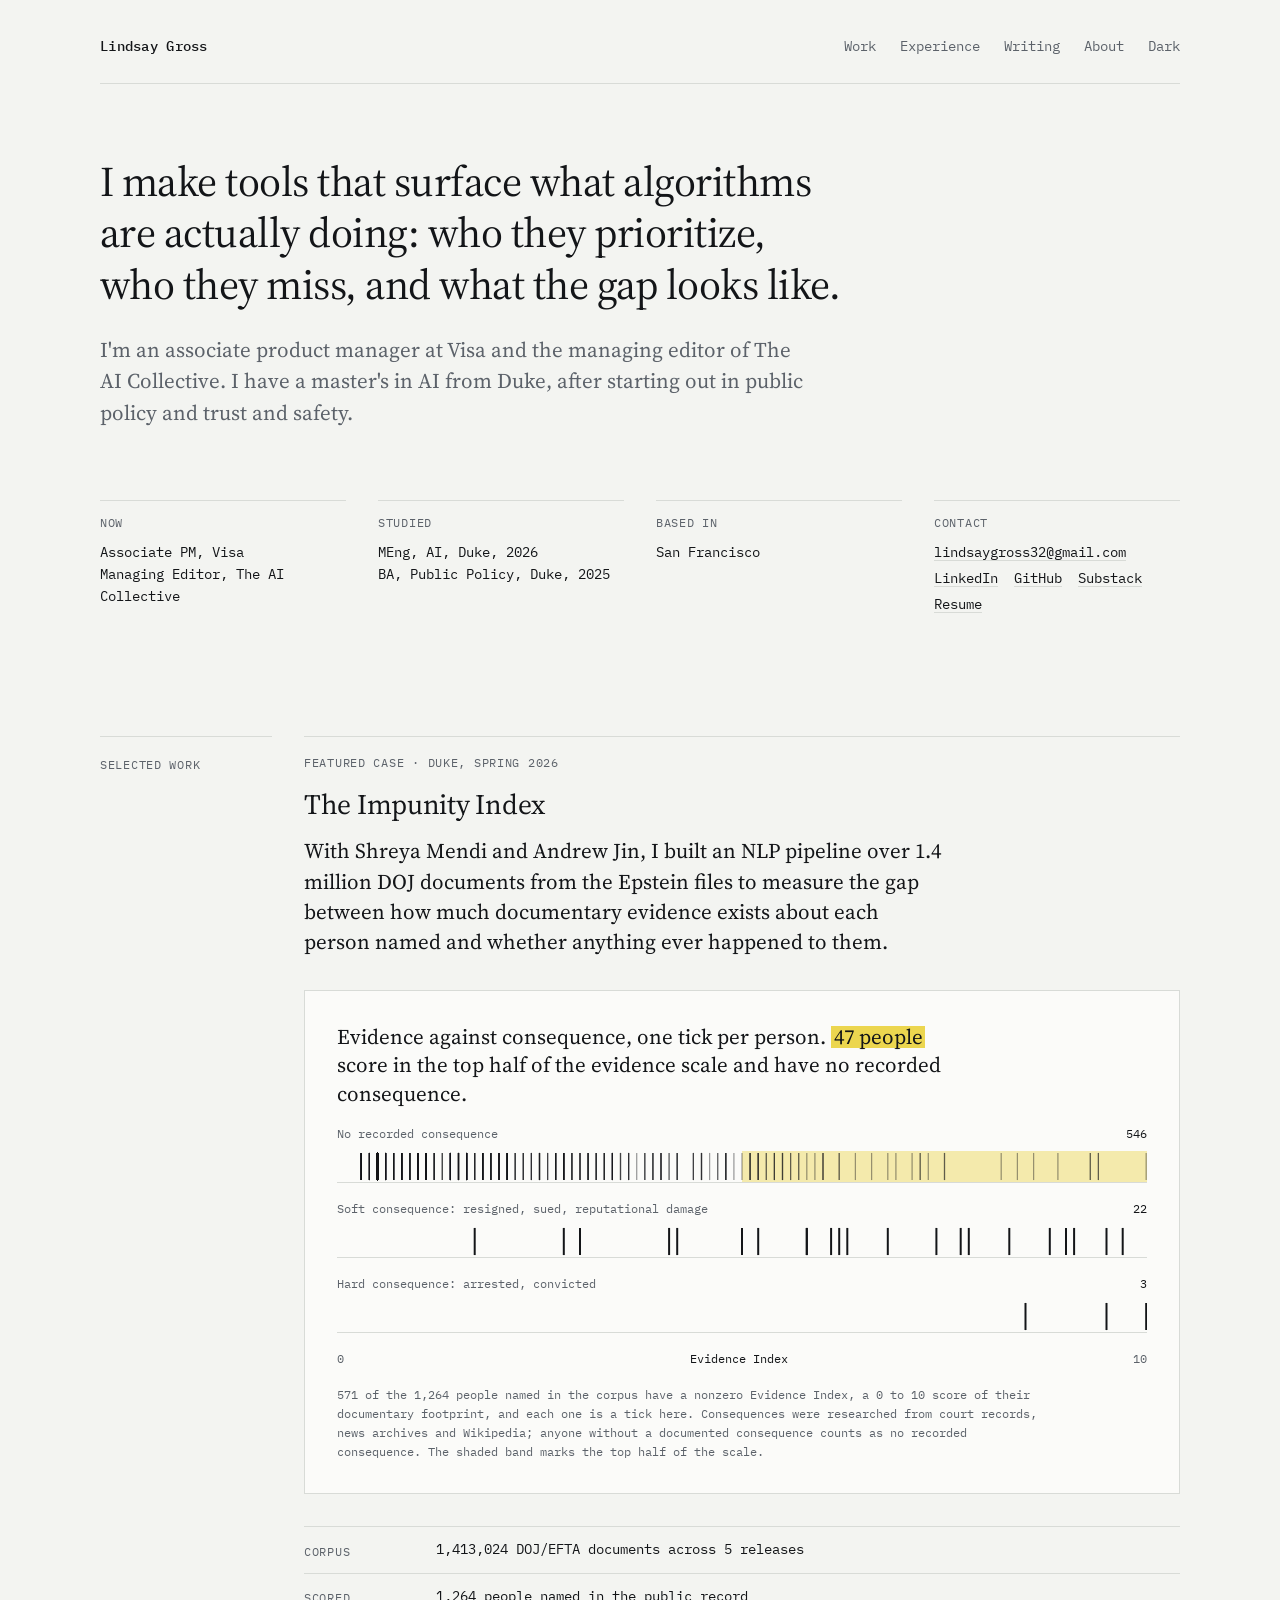
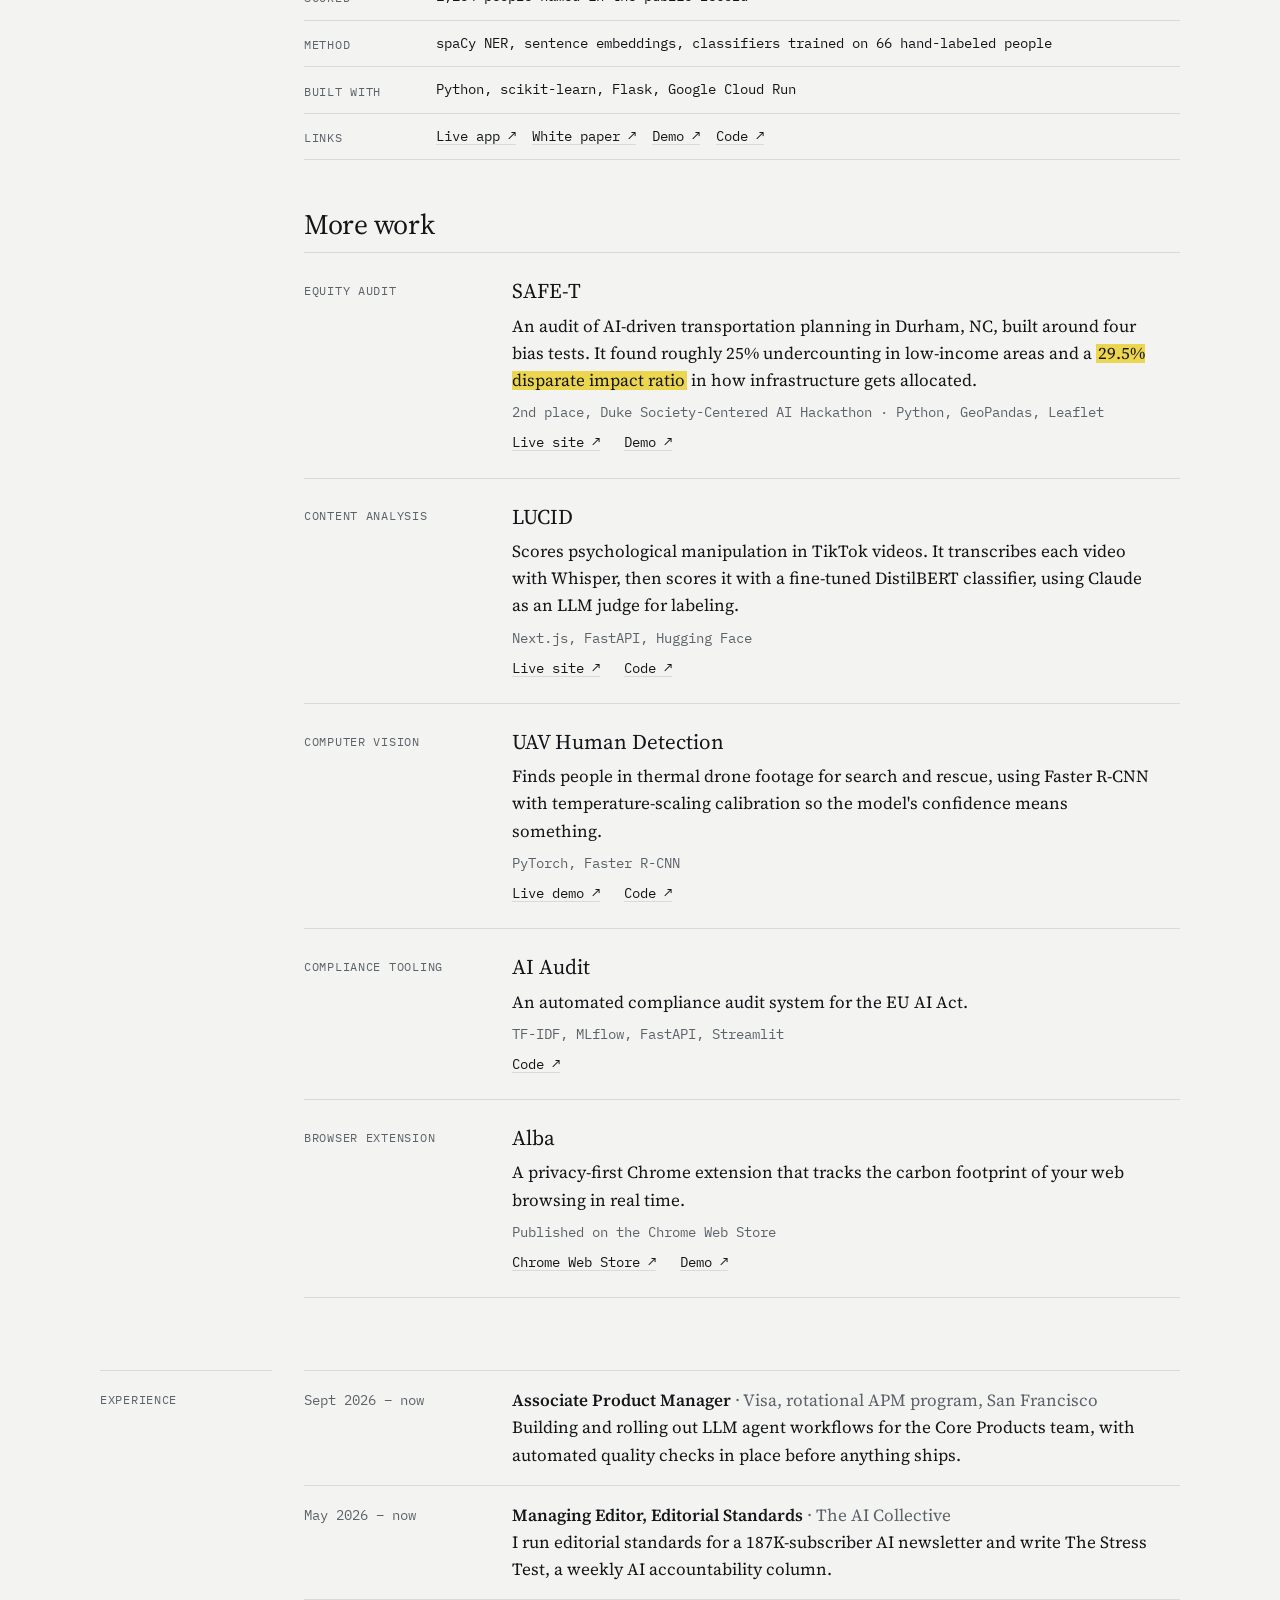
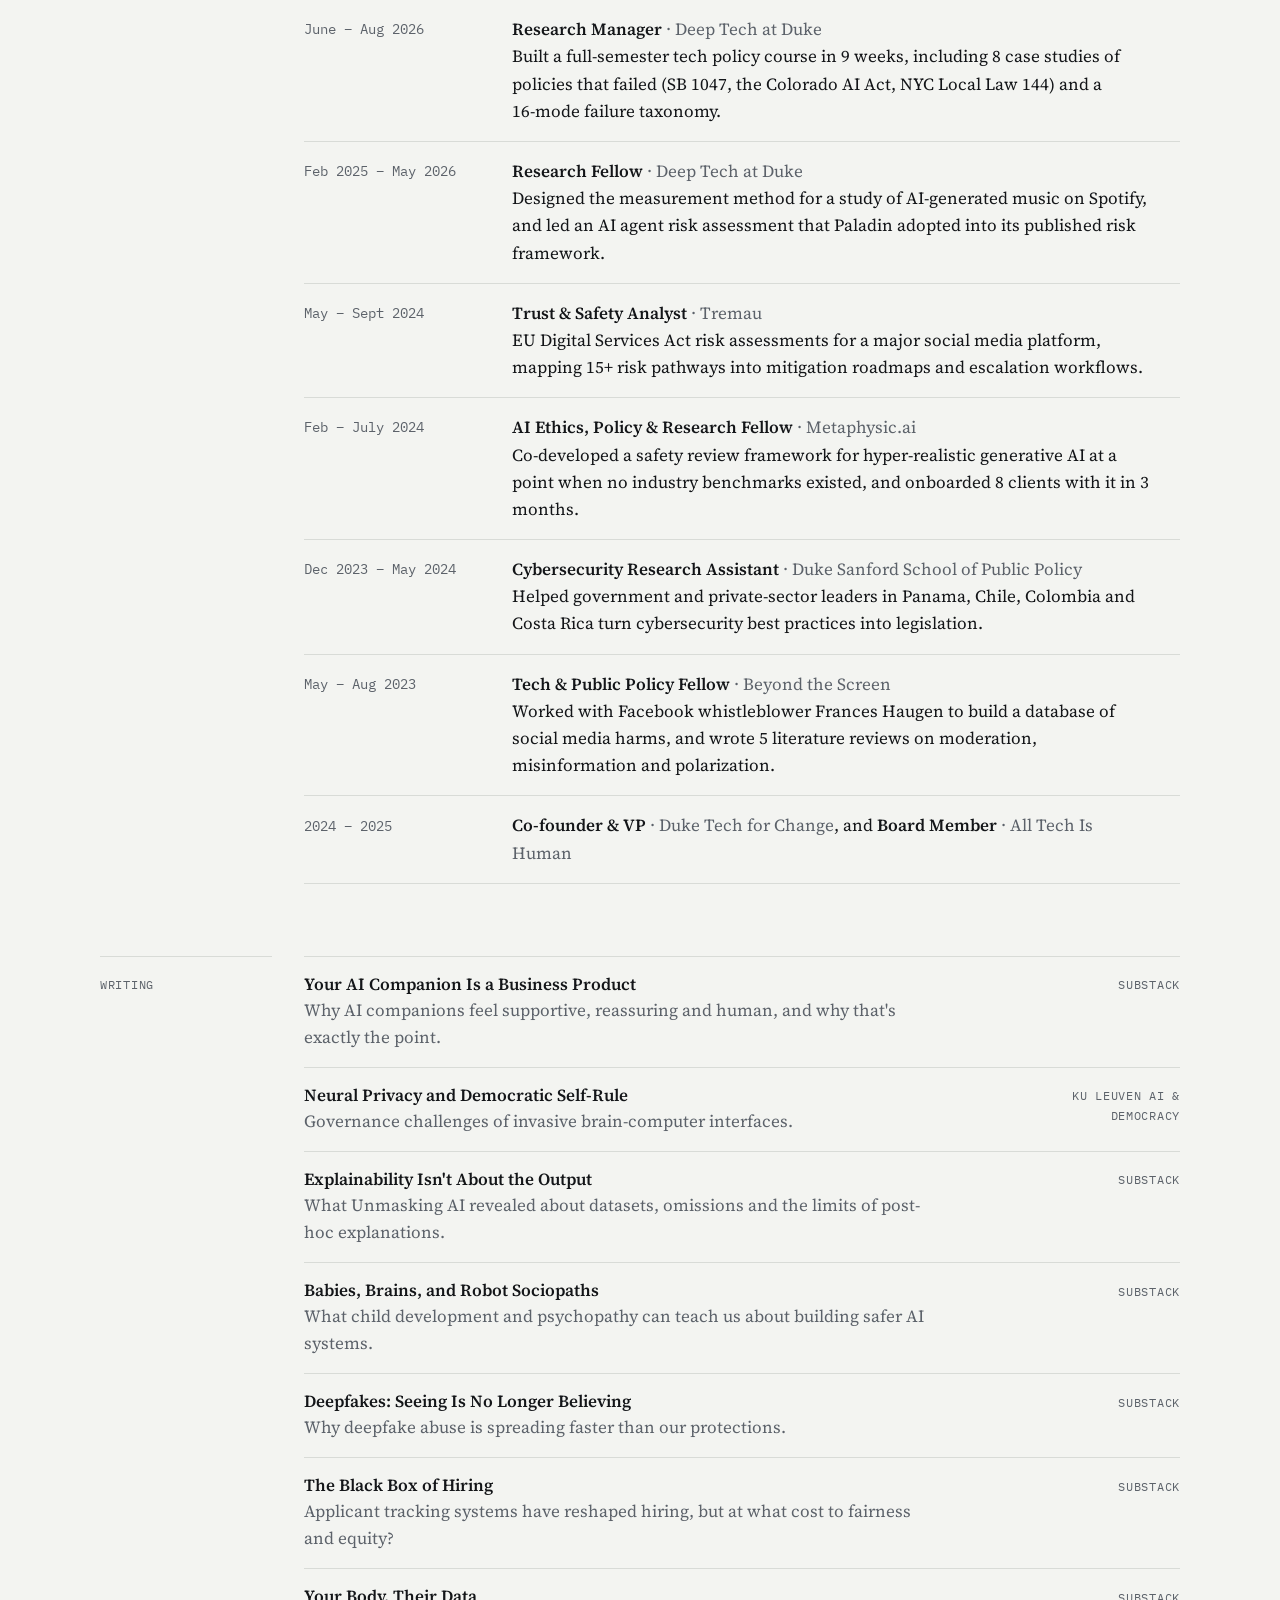
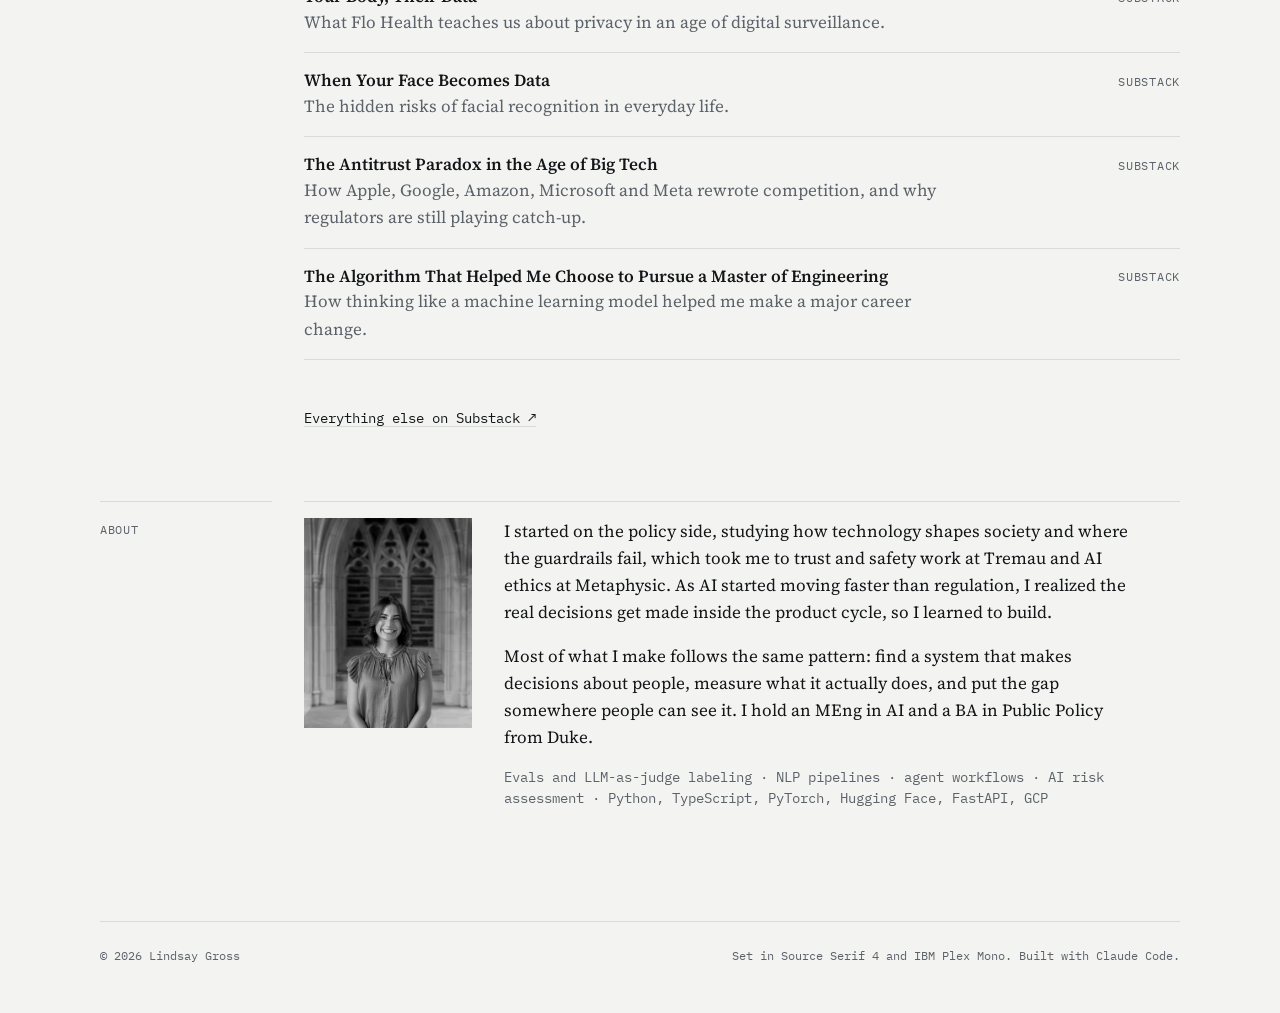
==== commit 273f4276: "Intro bio: "after starting out in" phrasing Co-Authored-By: Claude Opus 5.5 <noreply@anthropic.com> " ====
--- a/index.html
+++ b/index.html
@@ -38,7 +38,7 @@
       <main id="main">
         <section id="top" class="intro" aria-label="Introduction">
           <h1 class="thesis">I make tools that surface what algorithms are actually doing: who they prioritize, who they miss, and what the gap looks like.</h1>
-          <p class="intro-sub">I'm an associate product manager at Visa and the managing editor of The AI Collective. I have a master's in AI from Duke with a background in public policy and trust and safety.</p>
+          <p class="intro-sub">I'm an associate product manager at Visa and the managing editor of The AI Collective. I have a master's in AI from Duke, after starting out in public policy and trust and safety.</p>
           <dl class="facts">
             <div><dt>Now</dt><dd>Associate PM, Visa<br />Managing Editor, The AI Collective</dd></div>
             <div><dt>Studied</dt><dd>MEng, AI, Duke, 2026<br />BA, Public Policy, Duke, 2025</dd></div>
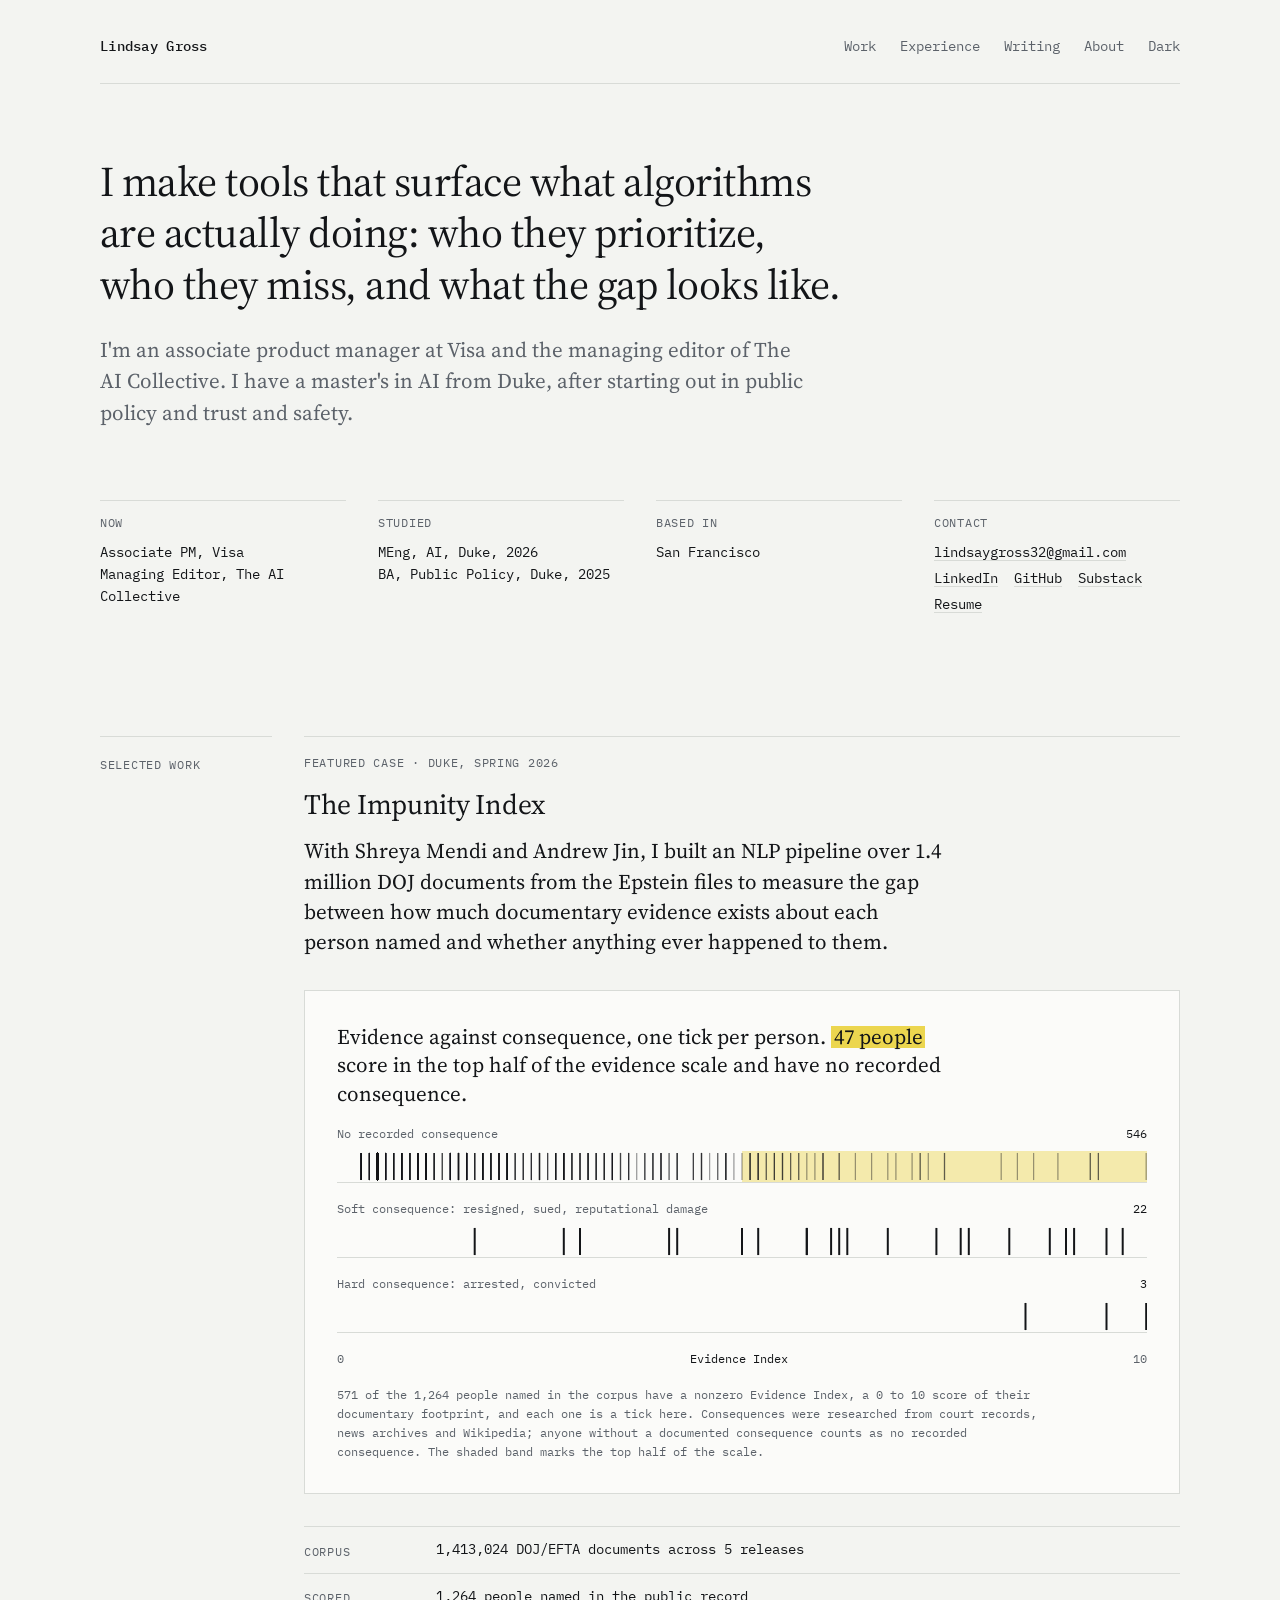
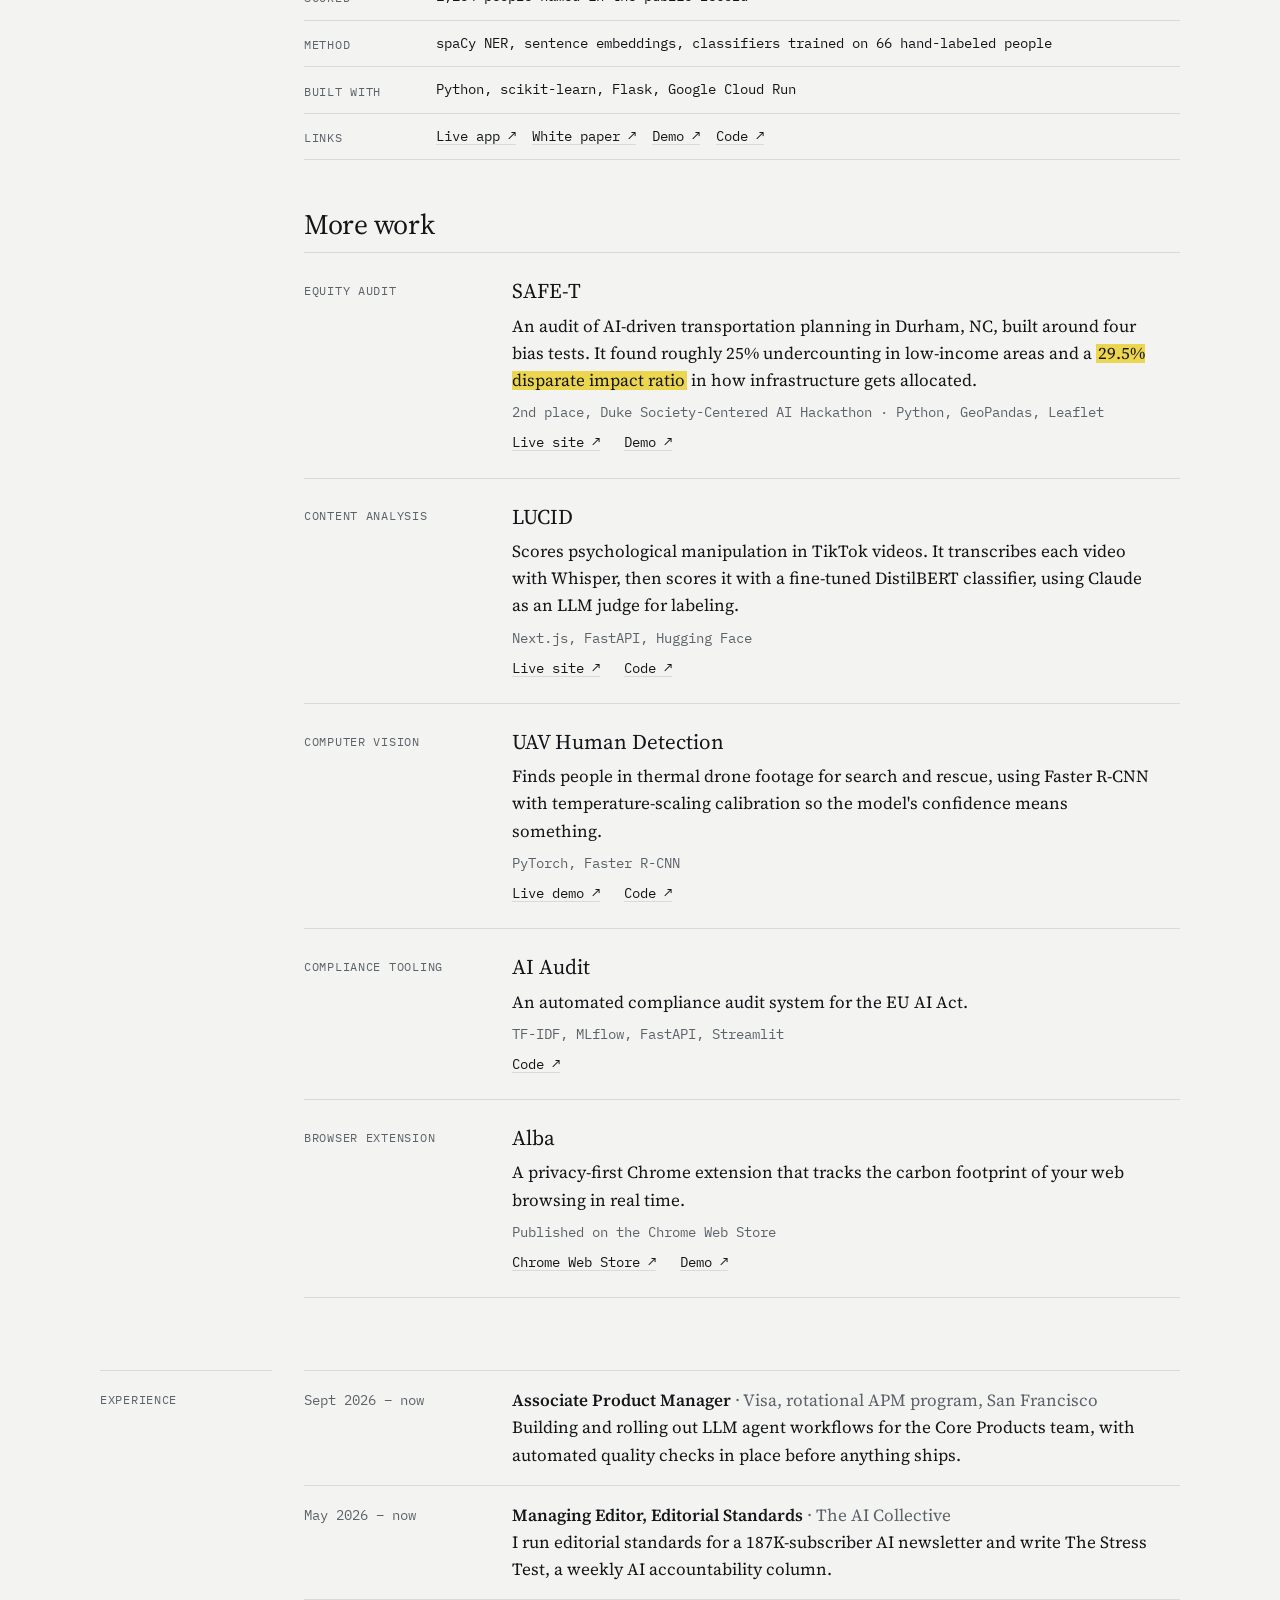
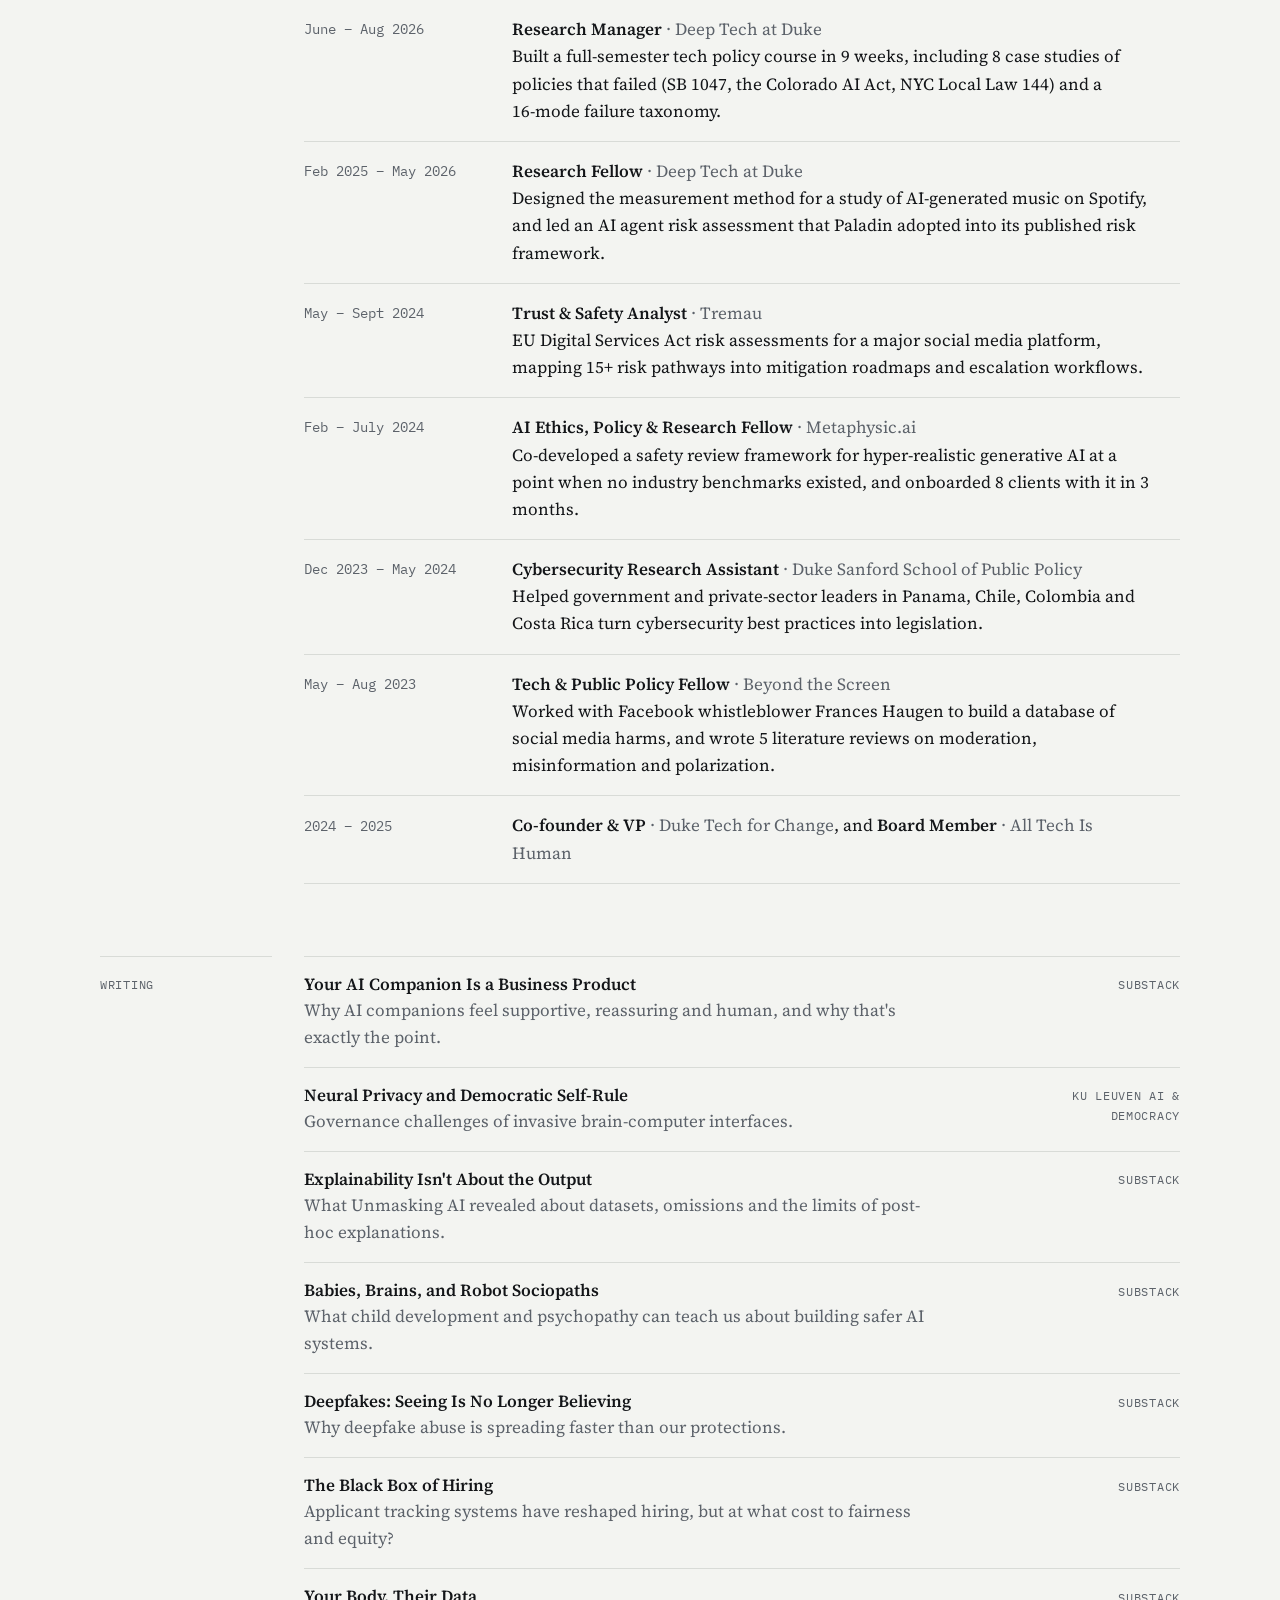
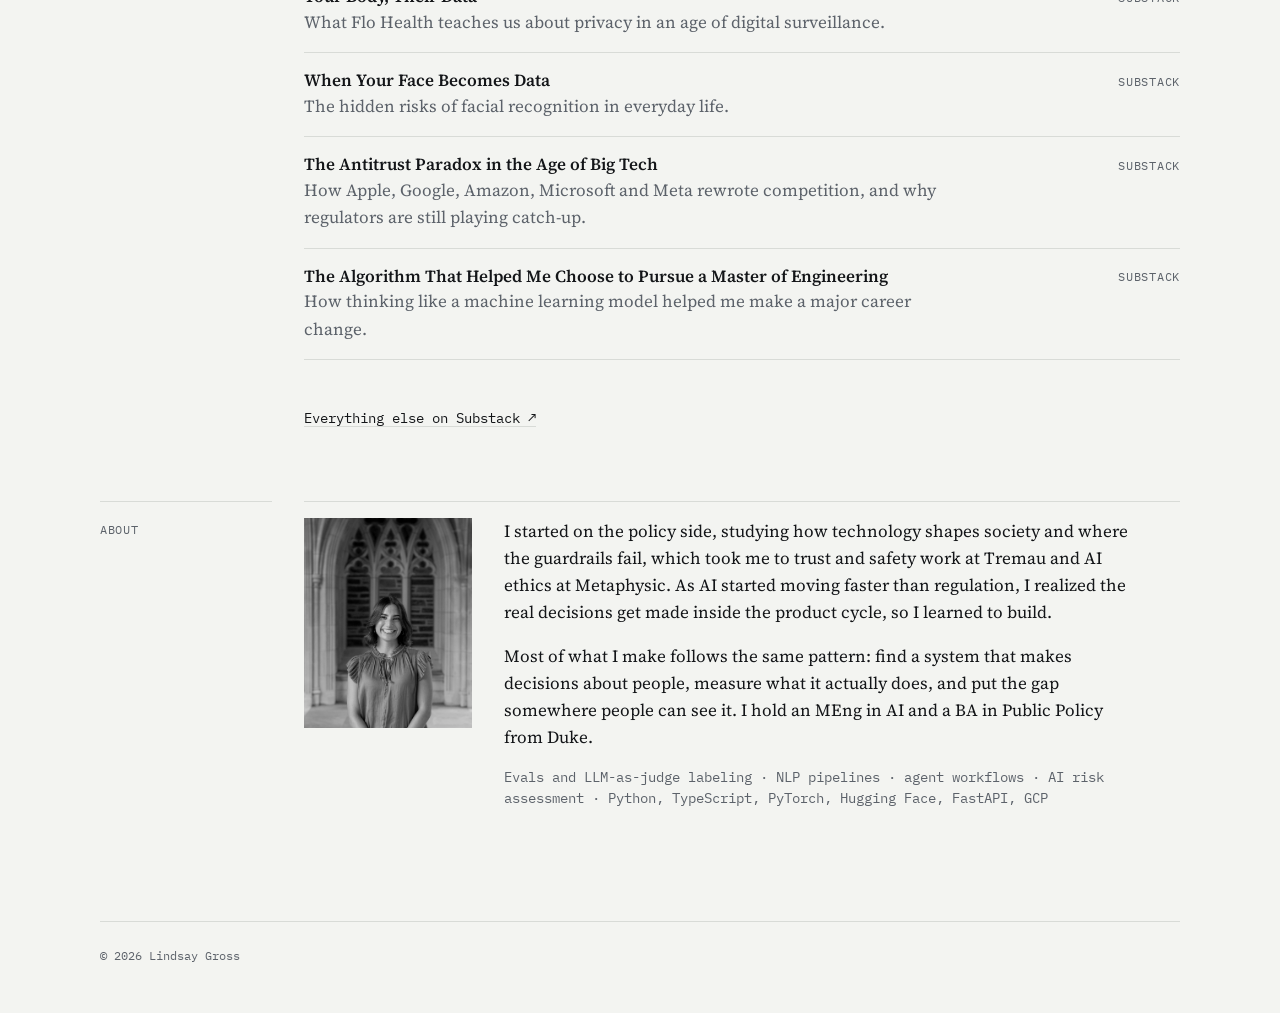
==== commit 8b6c86c4: "Remove the colophon line from the footer Co-Authored-By: Claude Opus 5.5 <noreply@anthropic.com> Cla" ====
--- a/index.html
+++ b/index.html
@@ -256,7 +256,6 @@
 
       <footer class="colophon">
         <span>&copy; <span id="year">2026</span> Lindsay Gross</span>
-        <span>Set in Source Serif 4 and IBM Plex Mono. Built with Claude Code.</span>
       </footer>
     </div>
 
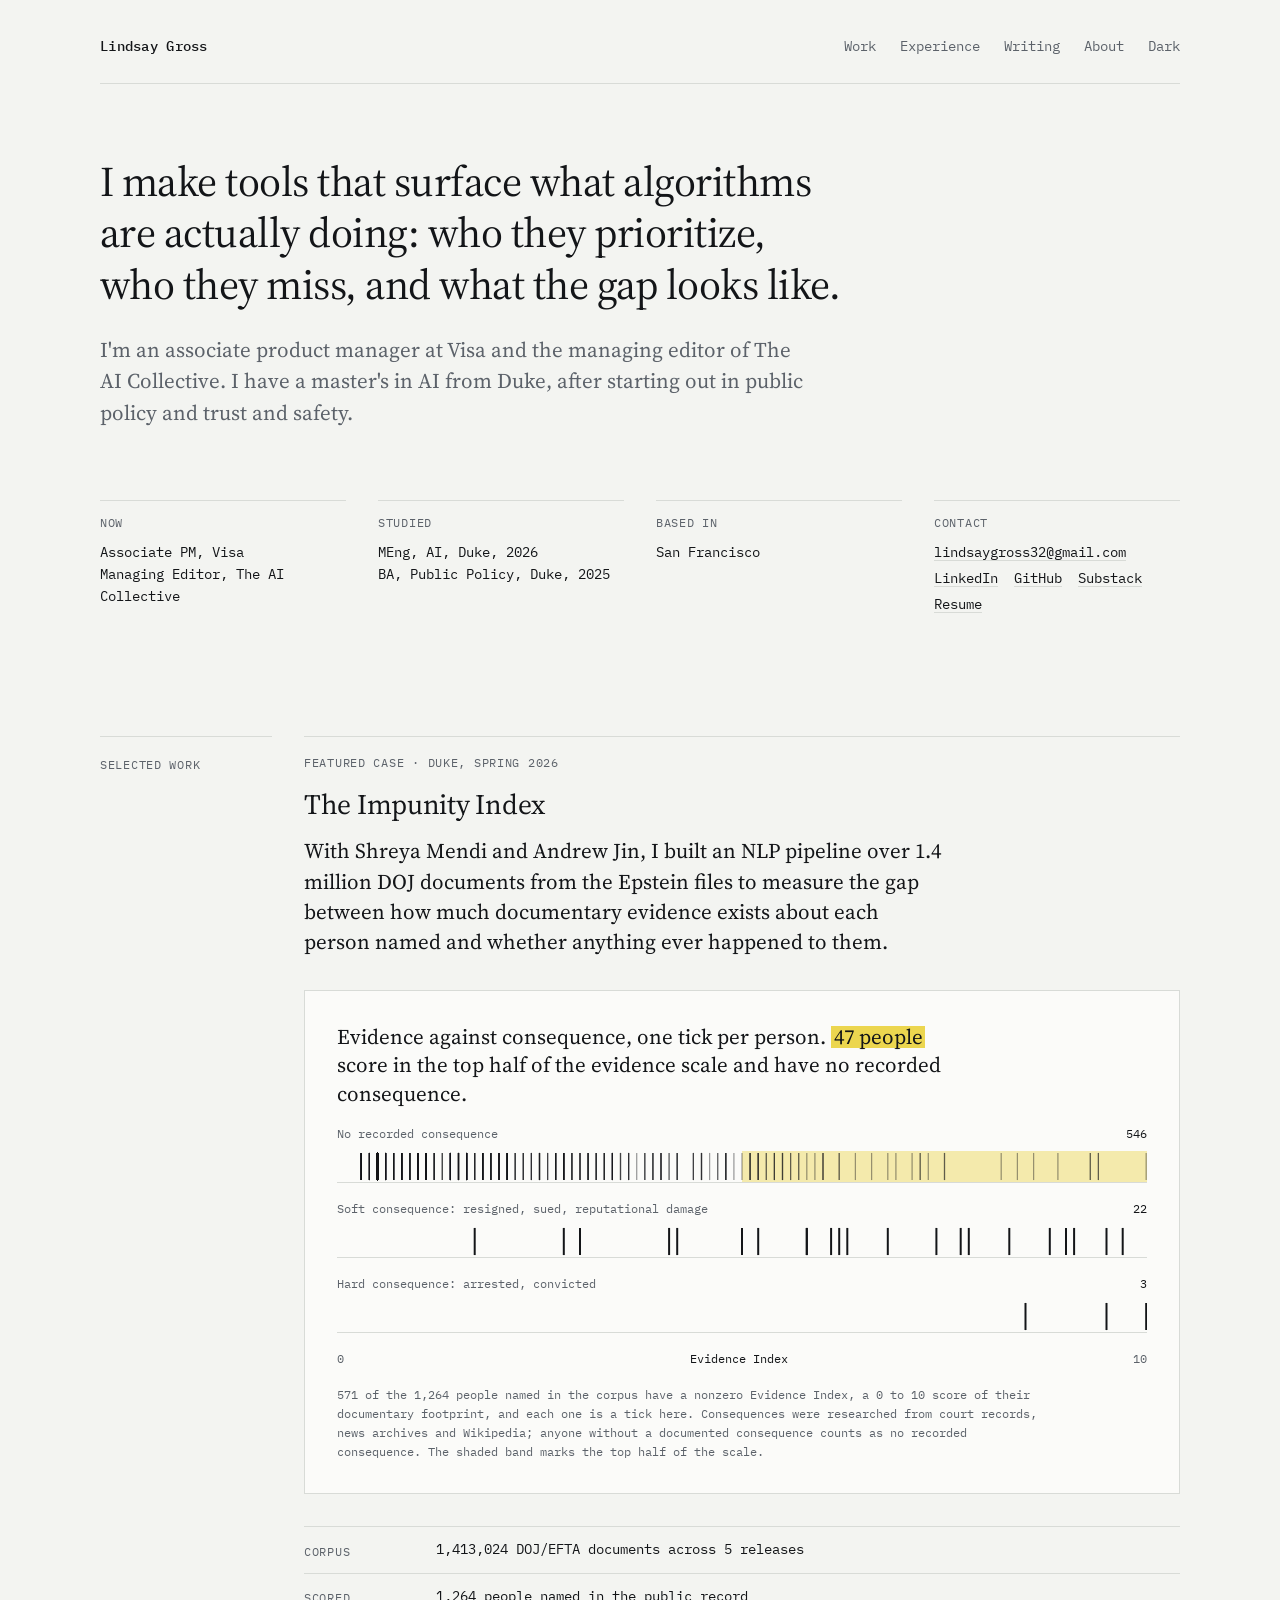
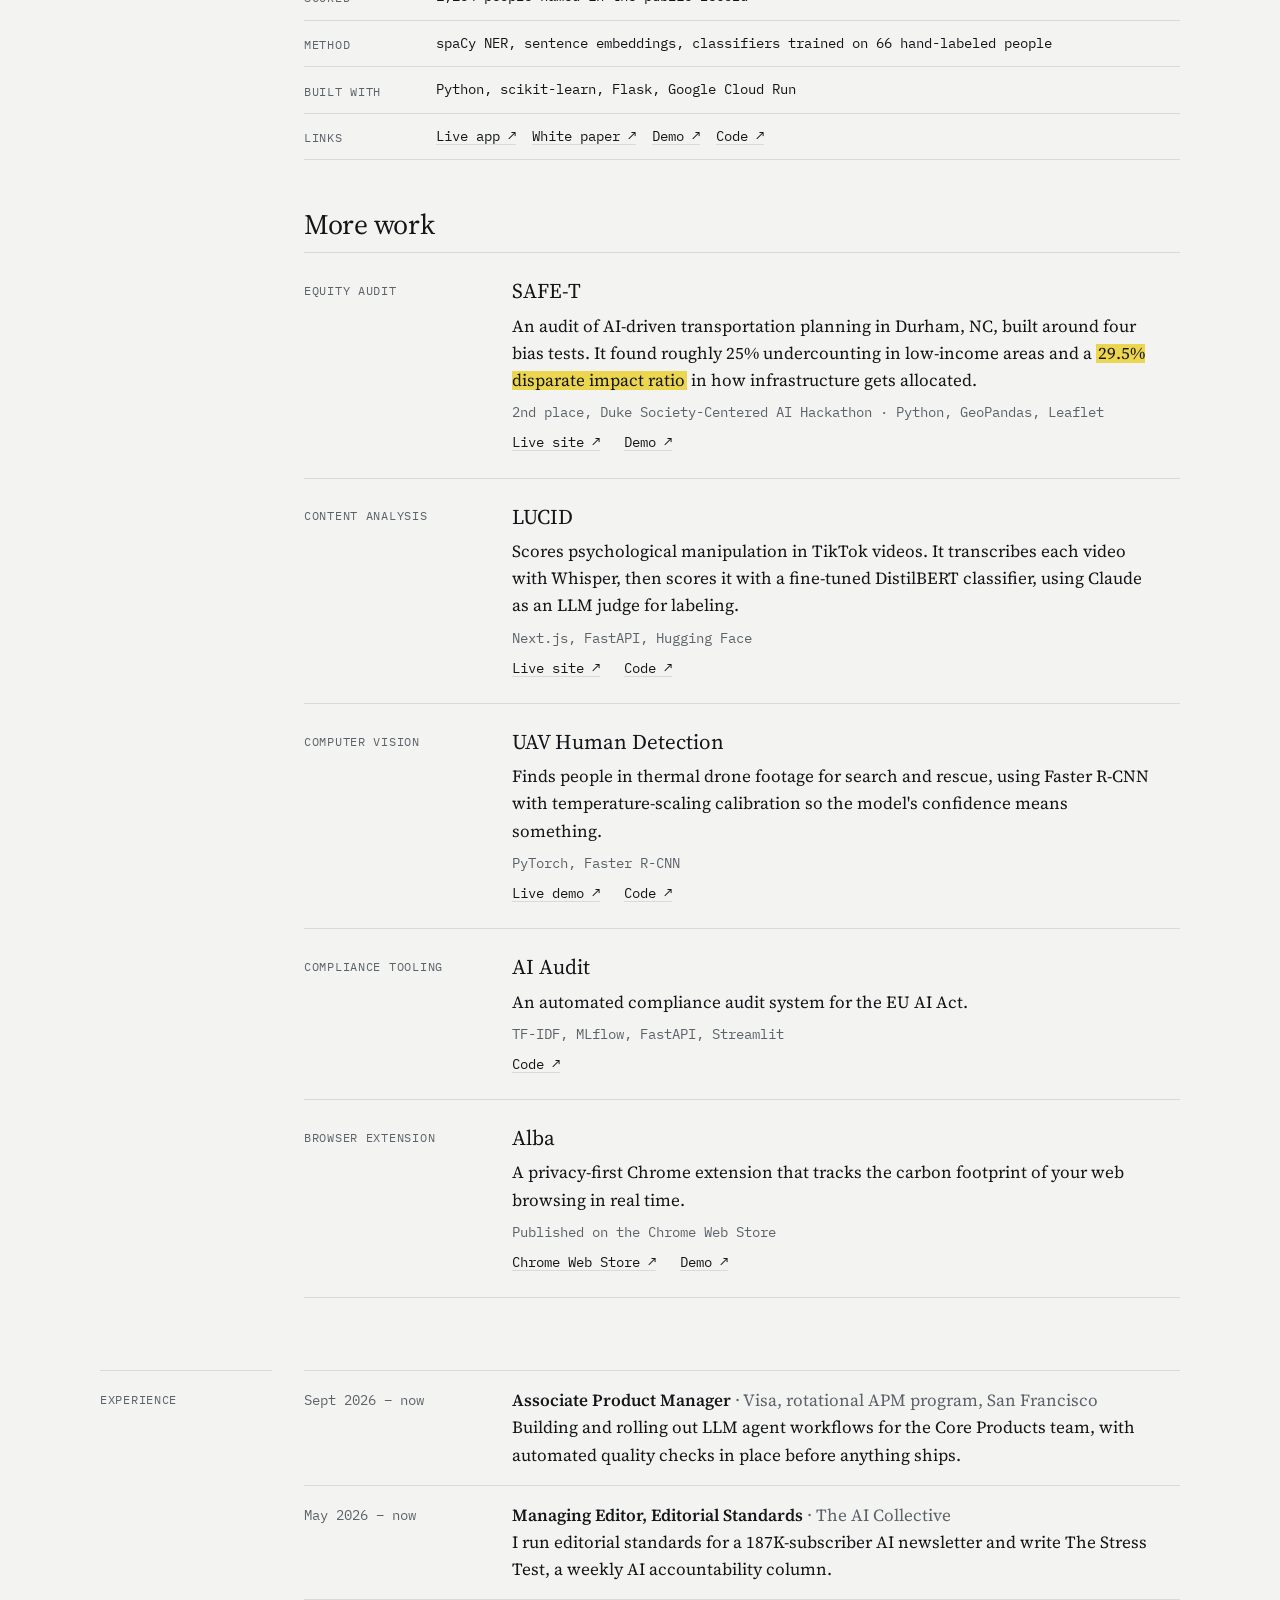
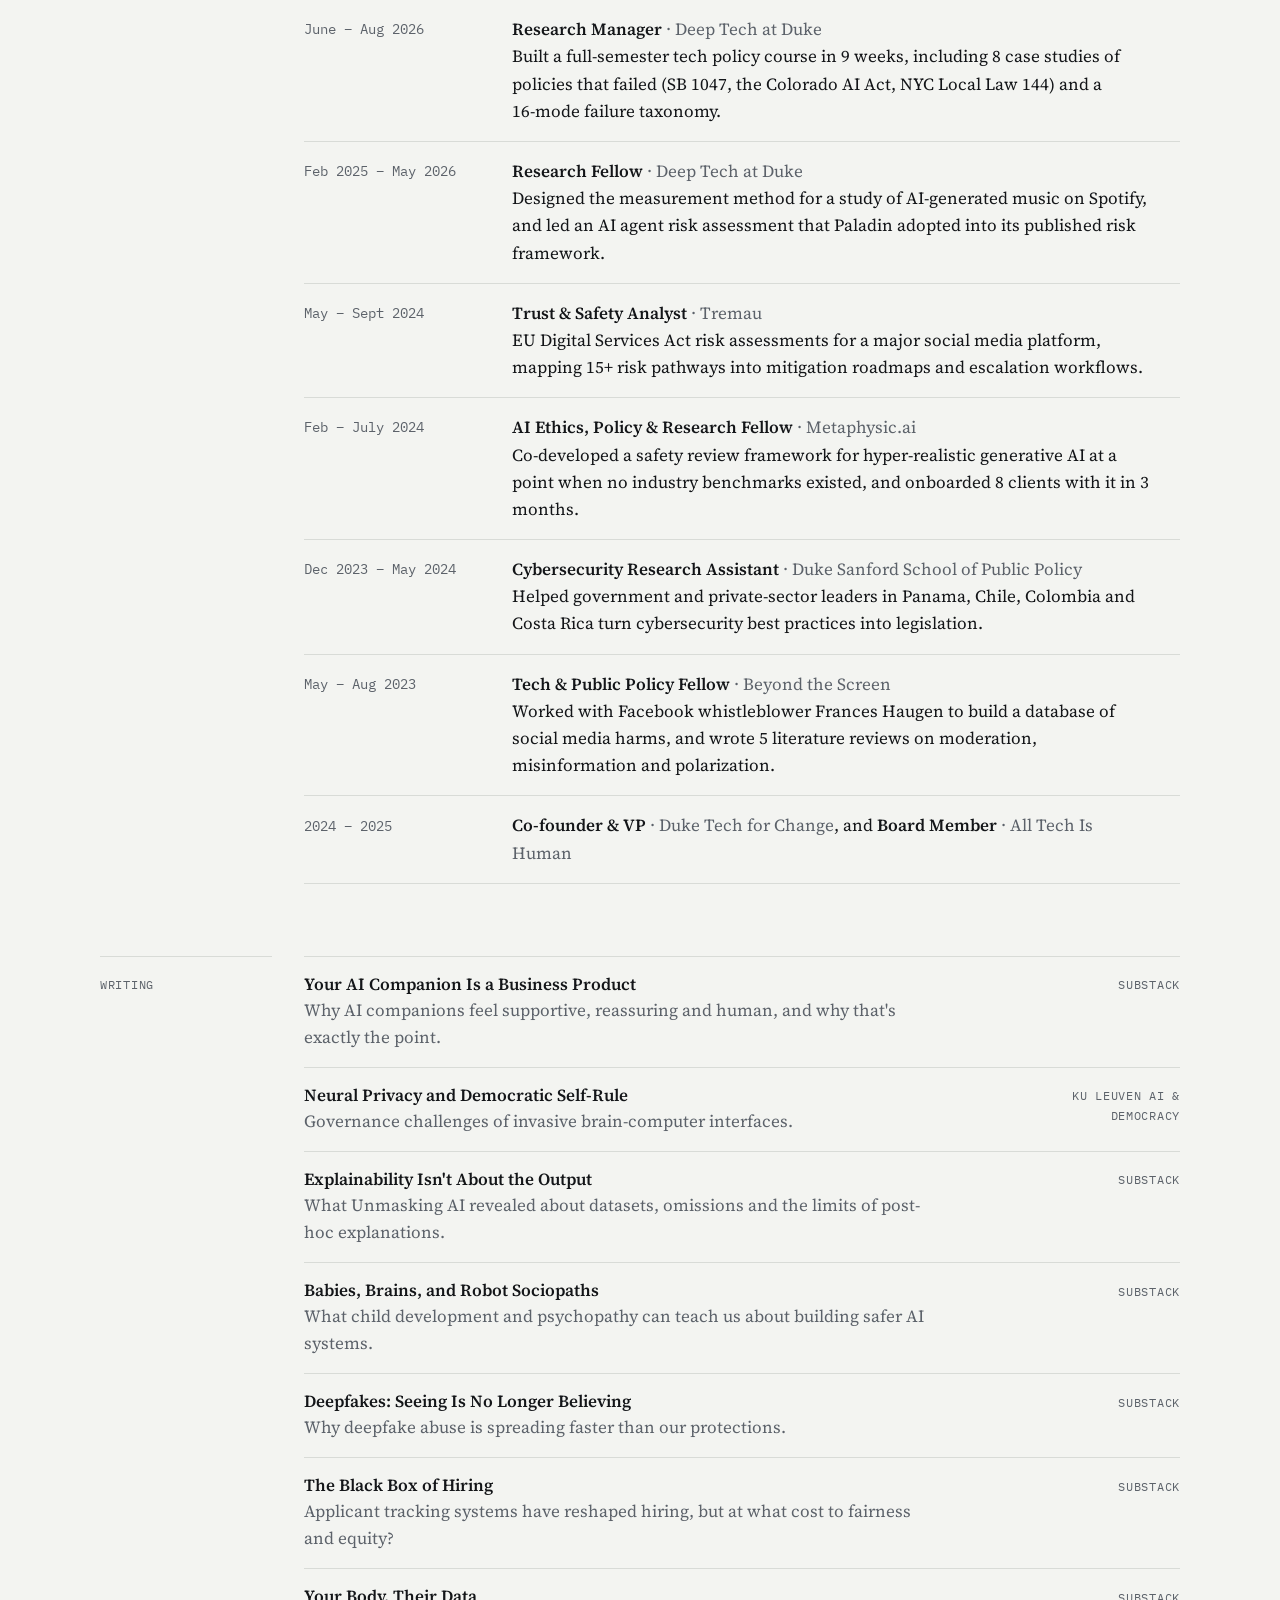
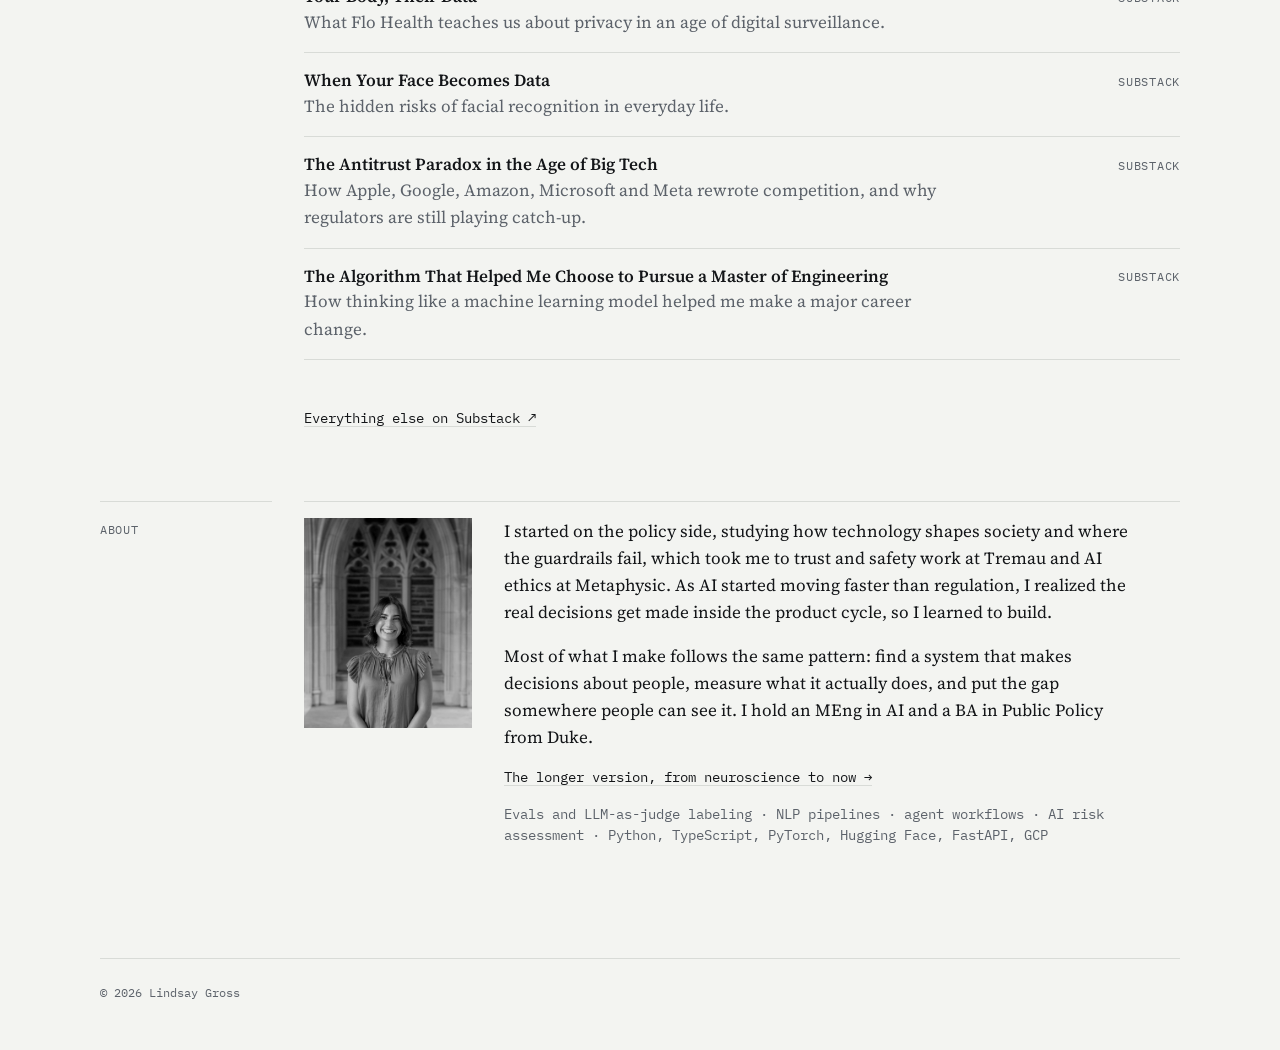
==== commit dea7da14: "Add "The longer version" backstory page, linked from About Built from Lindsay's own dictated backsto" ====
--- a/index.html
+++ b/index.html
@@ -247,6 +247,7 @@
               <div class="about-text">
                 <p>I started on the policy side, studying how technology shapes society and where the guardrails fail, which took me to trust and safety work at Tremau and AI ethics at Metaphysic. As AI started moving faster than regulation, I realized the real decisions get made inside the product cycle, so I learned to build.</p>
                 <p>Most of what I make follows the same pattern: find a system that makes decisions about people, measure what it actually does, and put the gap somewhere people can see it. I hold an MEng in AI and a BA in Public Policy from Duke.</p>
+                <p class="mono"><a href="about.html">The longer version, from neuroscience to now →</a></p>
                 <p class="mono muted">Evals and LLM-as-judge labeling · NLP pipelines · agent workflows · AI risk assessment · Python, TypeScript, PyTorch, Hugging Face, FastAPI, GCP</p>
               </div>
             </div>
--- a/styles.css
+++ b/styles.css
@@ -455,6 +455,17 @@
 }
 .about-text { display: grid; gap: var(--s-4); max-width: var(--measure); }
 
+/* ---------- Longer About page ---------- */
+
+.story-title { margin-top: var(--s-4); }
+.section-body.story {
+  gap: var(--s-4);
+  max-width: var(--measure);
+  border-top: 1px solid var(--rule);
+  padding-top: var(--s-4);
+}
+.section:has(.story) { padding-block: var(--s-7) 0; }
+
 /* ---------- Footer ---------- */
 
 .colophon {
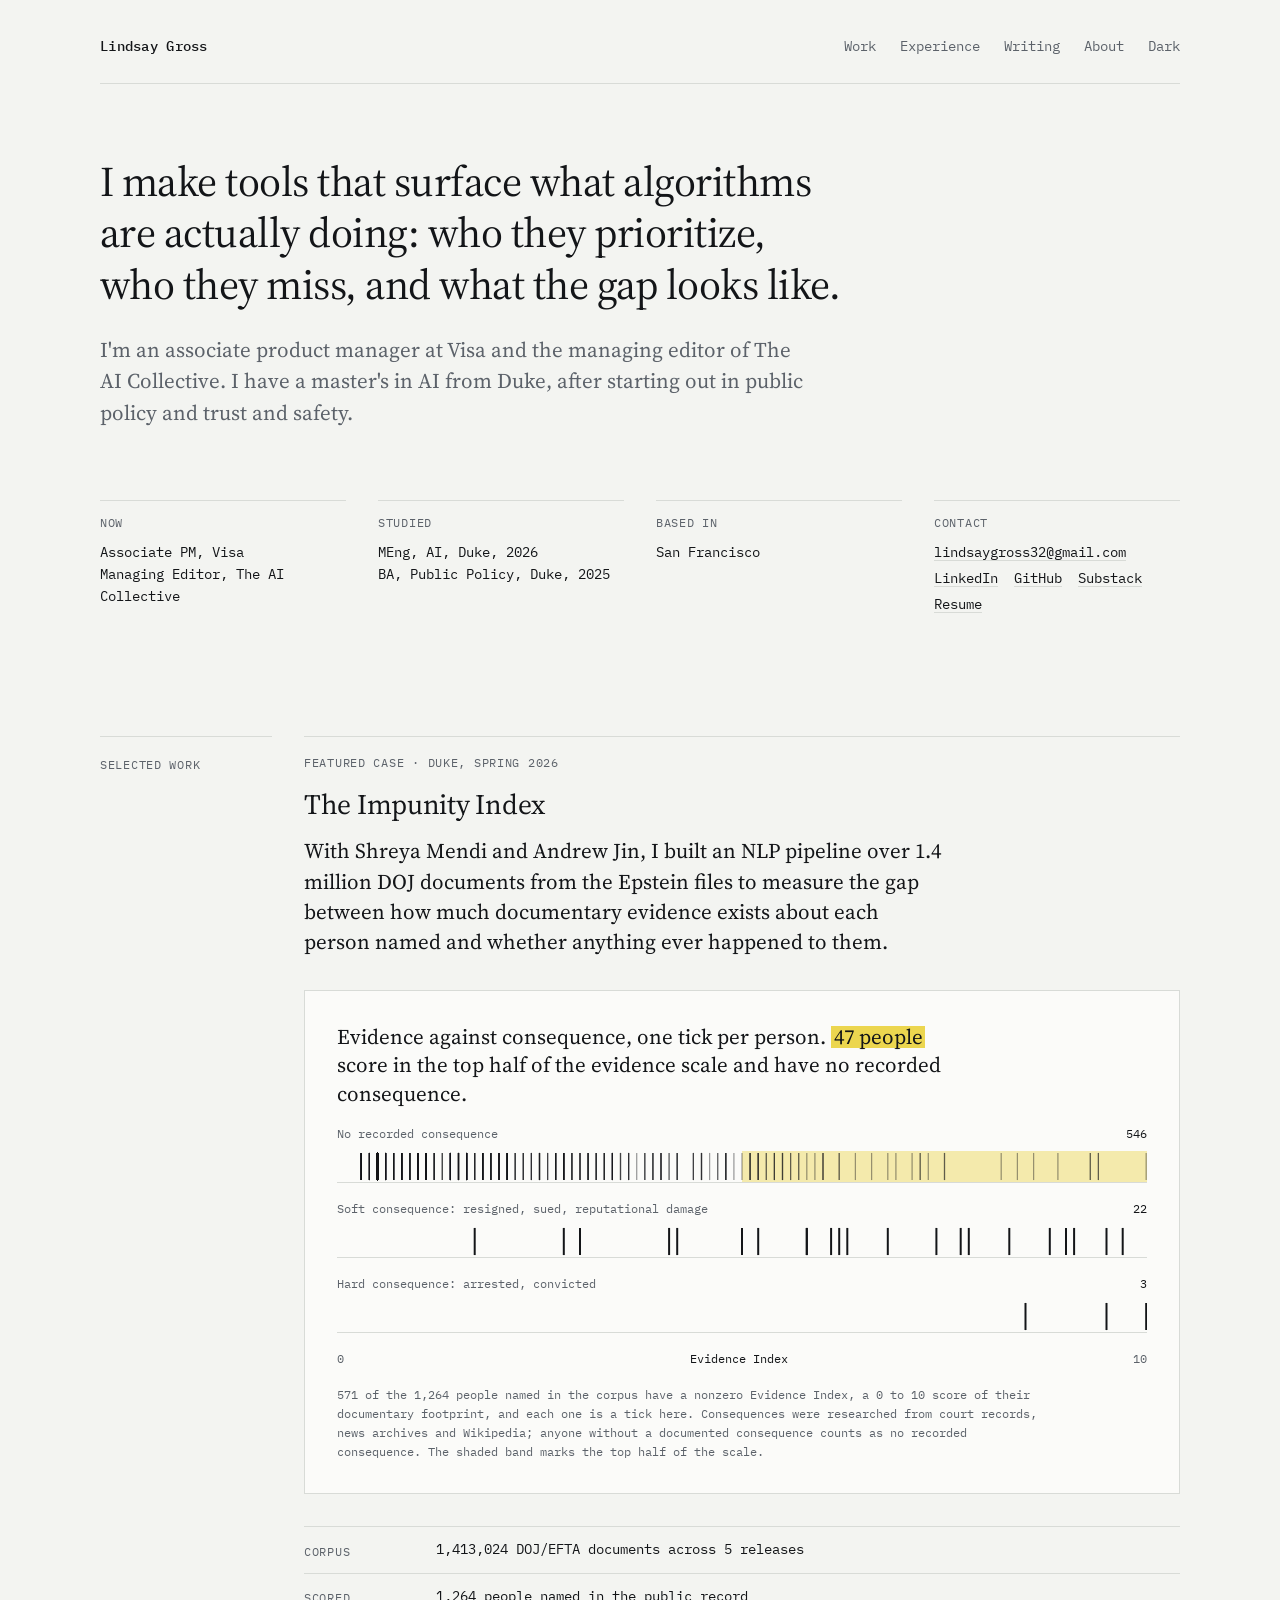
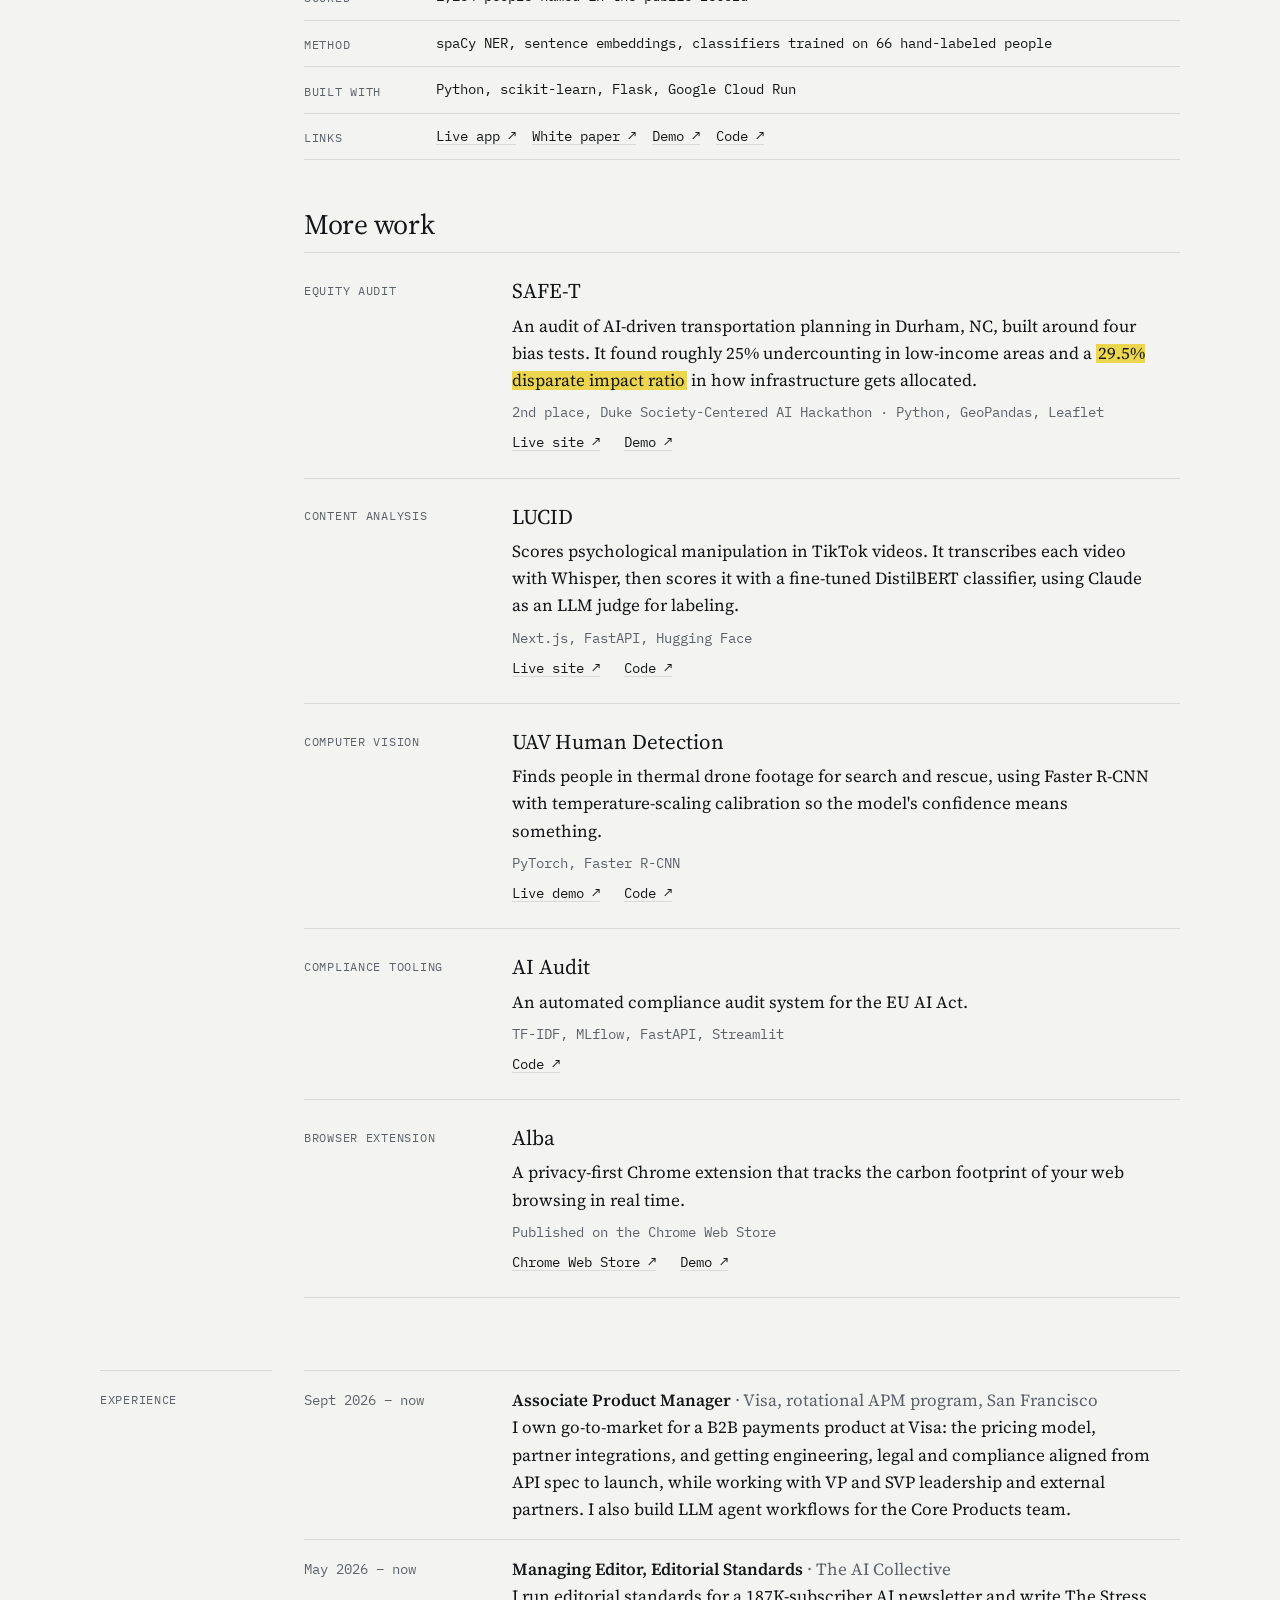
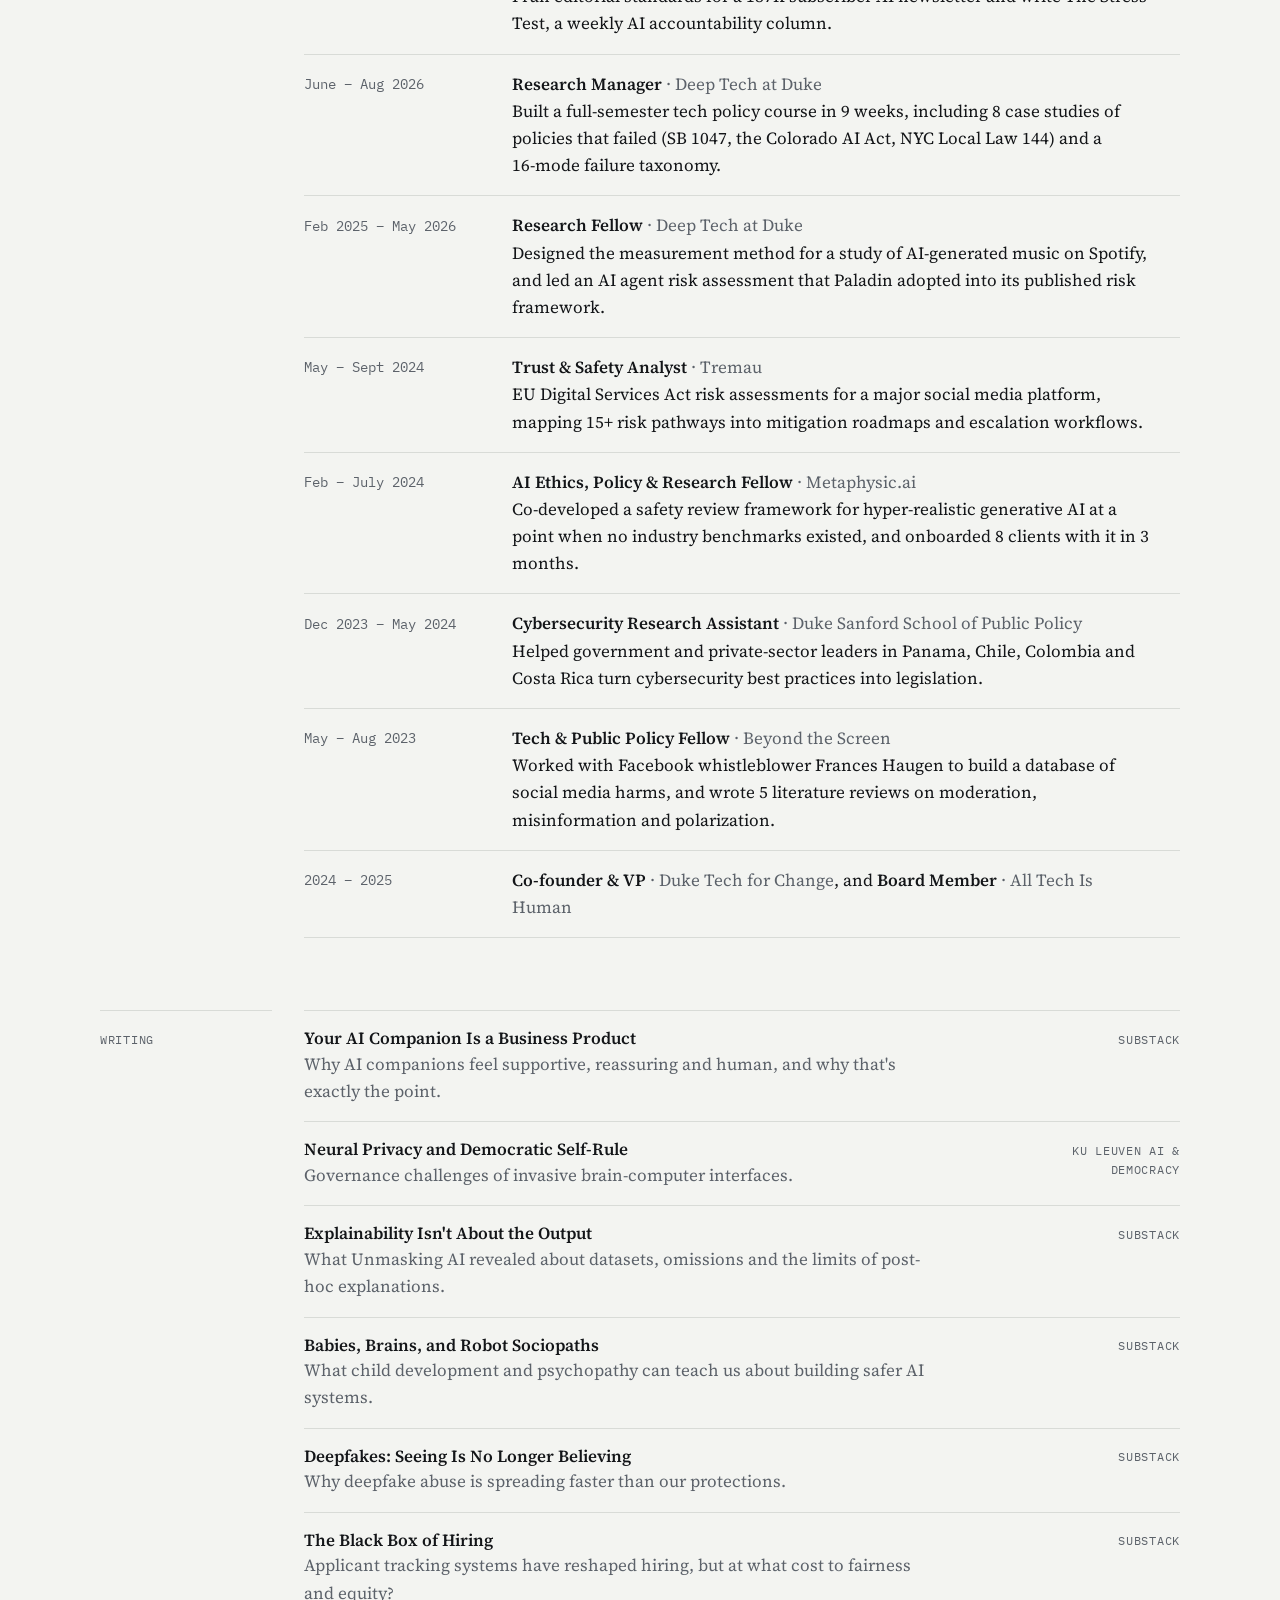
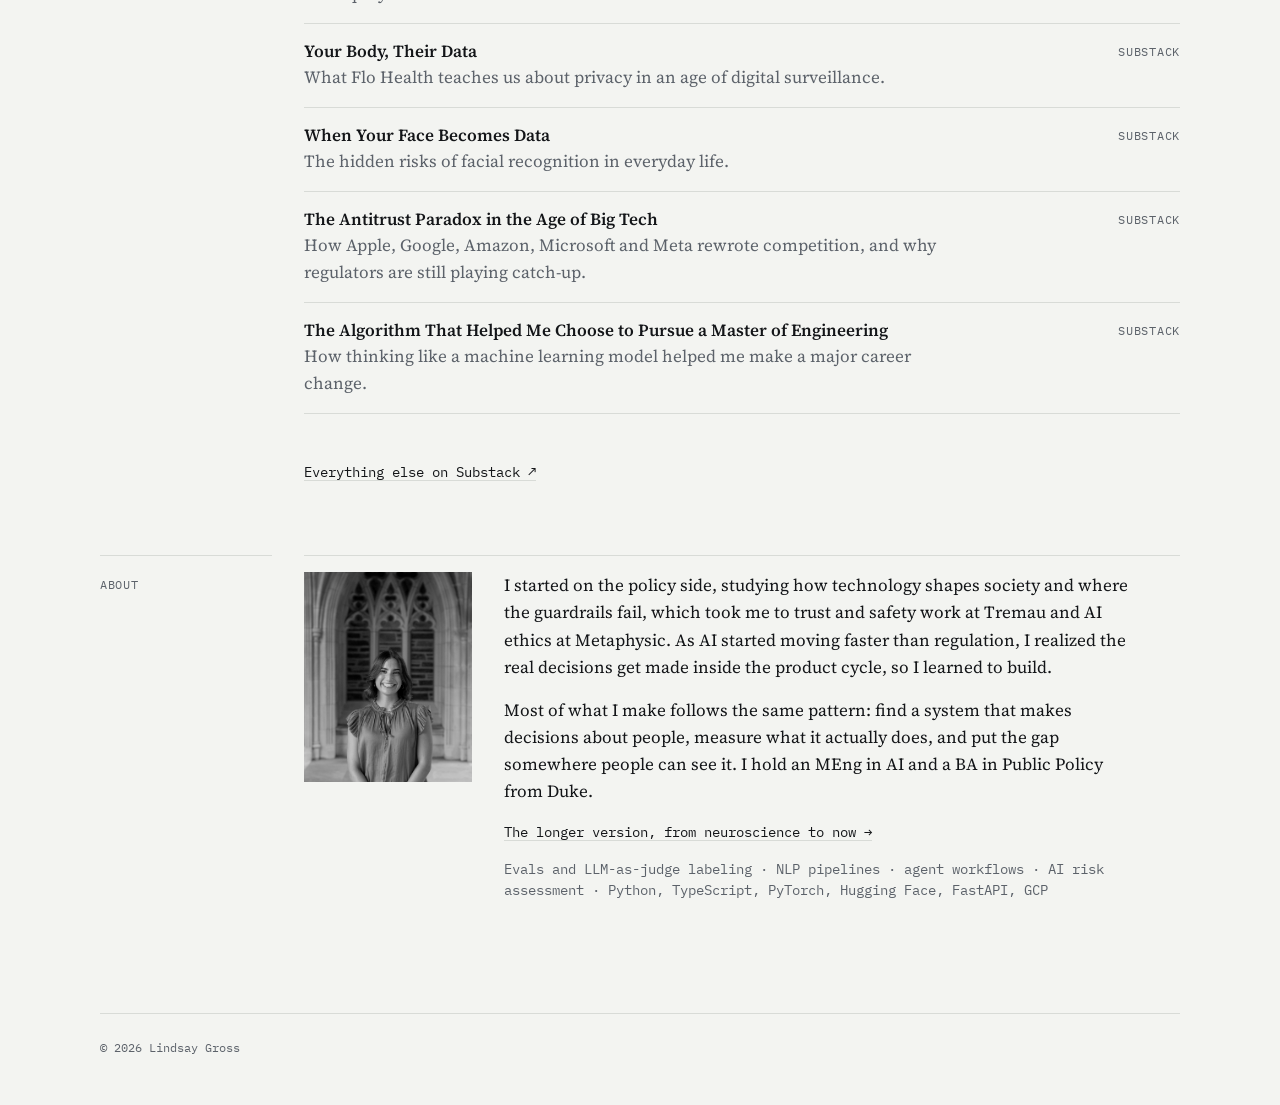
==== commit 11ea50a3: "Describe the Visa APM role as payments go-to-market work Leads with owning go-to-market for a B2B pa" ====
--- a/index.html
+++ b/index.html
@@ -145,12 +145,12 @@
               <div class="entry">
                 <p class="when">Sept 2026 – now</p>
                 <div><p><span class="role">Associate Product Manager</span> <span class="org">· Visa, rotational APM program, San Francisco</span></p>
-                <p>Building and rolling out LLM agent workflows for the Core Products team, with automated quality checks in place before anything ships.</p></div>
+                <p>I own go-to-market for a B2B payments product at Visa: the pricing model, partner integrations, and getting engineering, legal and compliance aligned from API spec to launch, while working with VP and SVP leadership and external partners. I also build LLM agent workflows for the Core Products team.</p></div>
               </div>
               <div class="entry">
                 <p class="when">May 2026 – now</p>
                 <div><p><span class="role">Managing Editor, Editorial Standards</span> <span class="org">· The AI Collective</span></p>
-                <p>I run editorial standards for a 187K-subscriber AI newsletter and write The Stress Test, a weekly AI accountability column.</p></div>
+                <p>I run editorial standards for a 187K&#8209;subscriber AI newsletter and write The Stress Test, a weekly AI accountability column.</p></div>
               </div>
               <div class="entry">
                 <p class="when">June – Aug 2026</p>
--- a/styles.css
+++ b/styles.css
@@ -466,6 +466,24 @@
 }
 .section:has(.story) { padding-block: var(--s-7) 0; }
 
+/* ---------- Phones ---------- */
+
+@media (max-width: 879px) {
+  /* Tighter vertical rhythm: the desktop spacing reads as dead air on a small screen */
+  .intro { padding-block: var(--s-7); }
+  .facts { margin-top: var(--s-7); }
+  .section { padding-block: var(--s-7) 0; }
+  .colophon { margin-top: var(--s-8); }
+}
+
+@media (max-width: 559px) {
+  /* Key/value tables stack label over value so long values get the full width */
+  .index div {
+    grid-template-columns: minmax(0, 1fr);
+    gap: var(--s-1);
+  }
+}
+
 /* ---------- Footer ---------- */
 
 .colophon {
